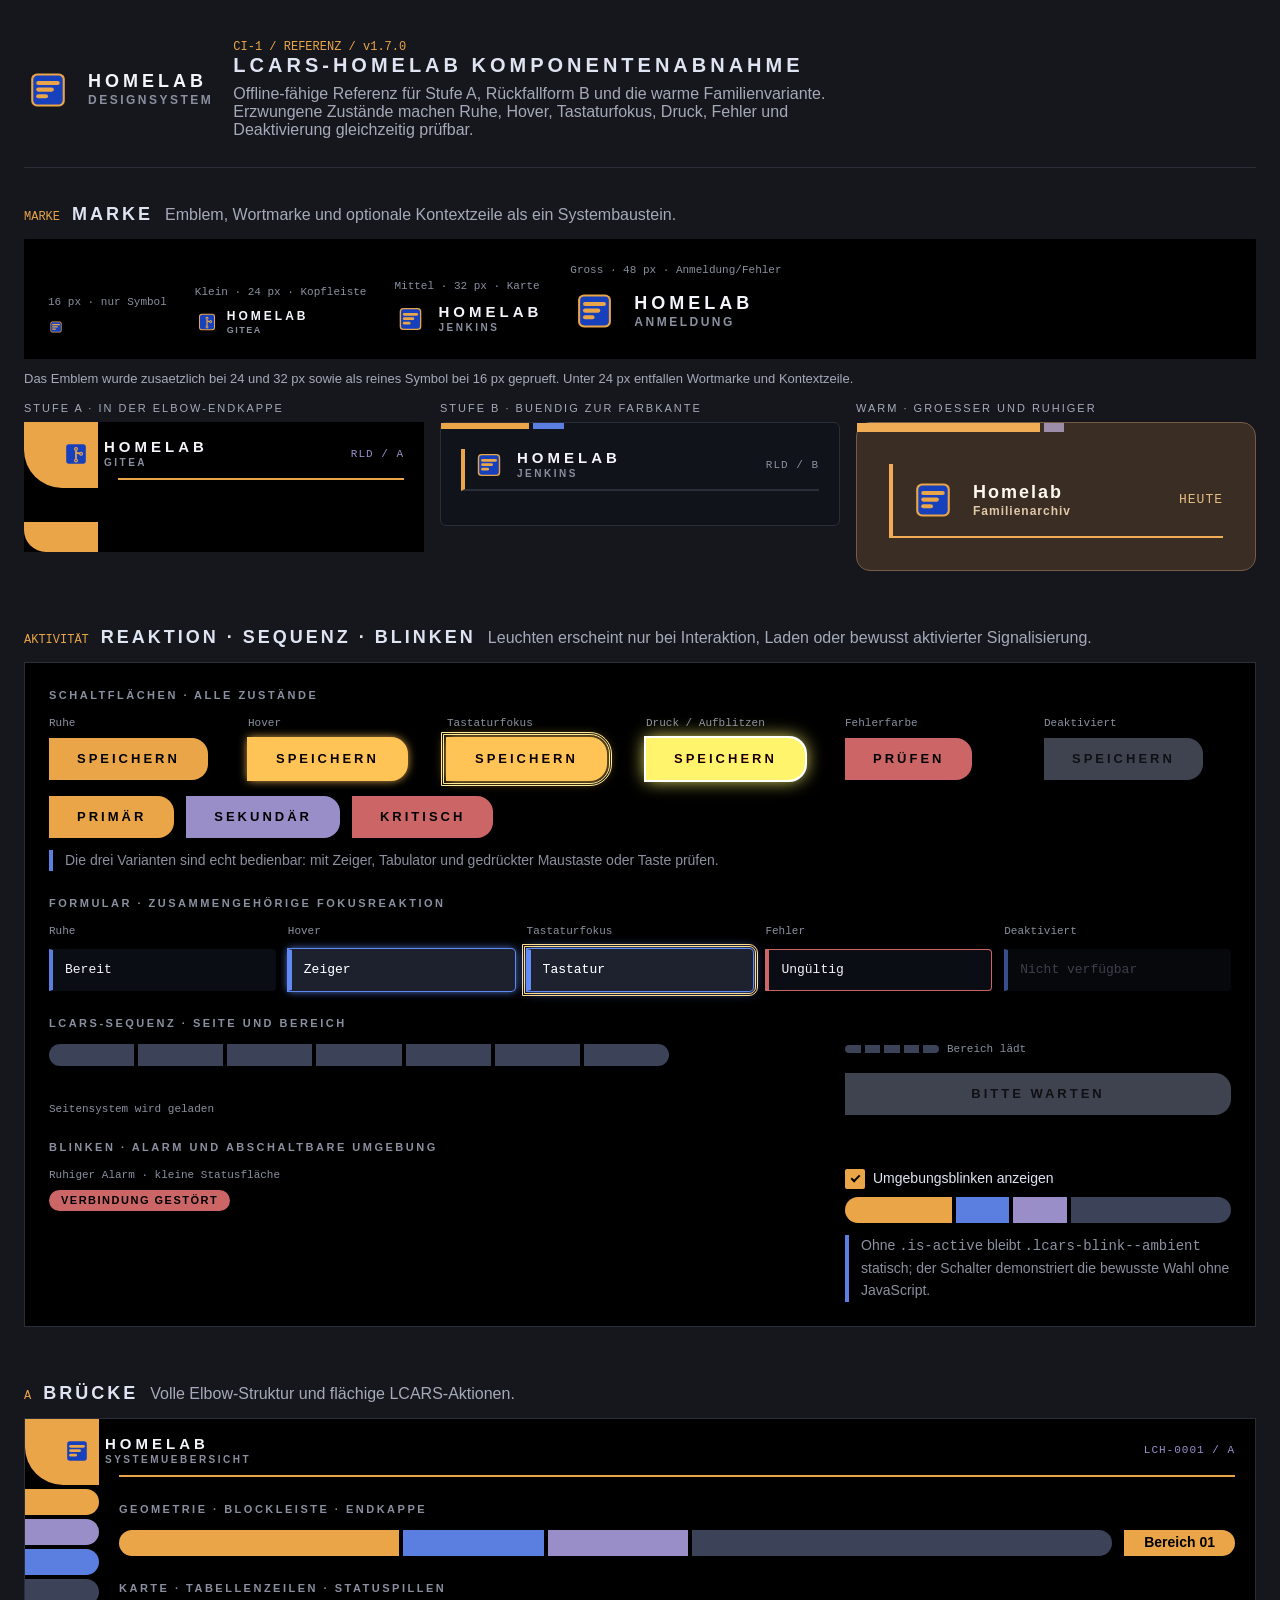
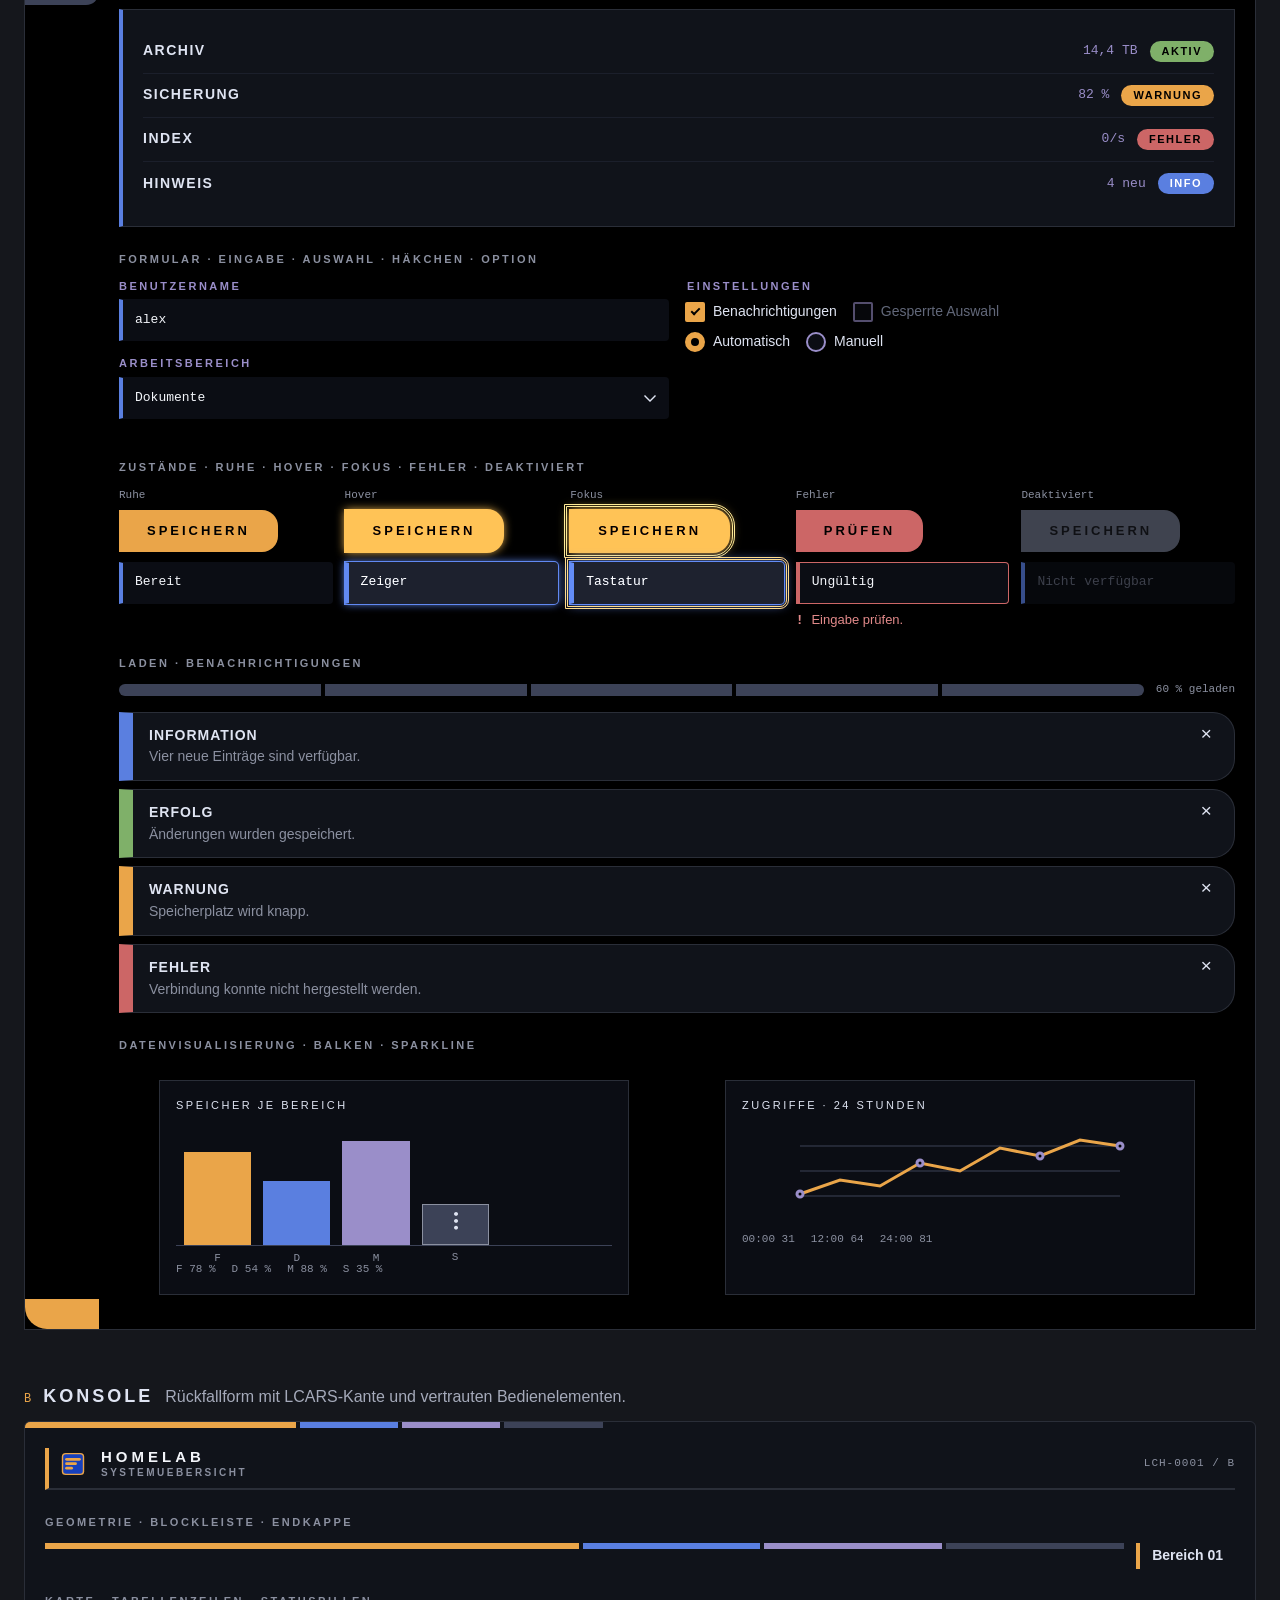
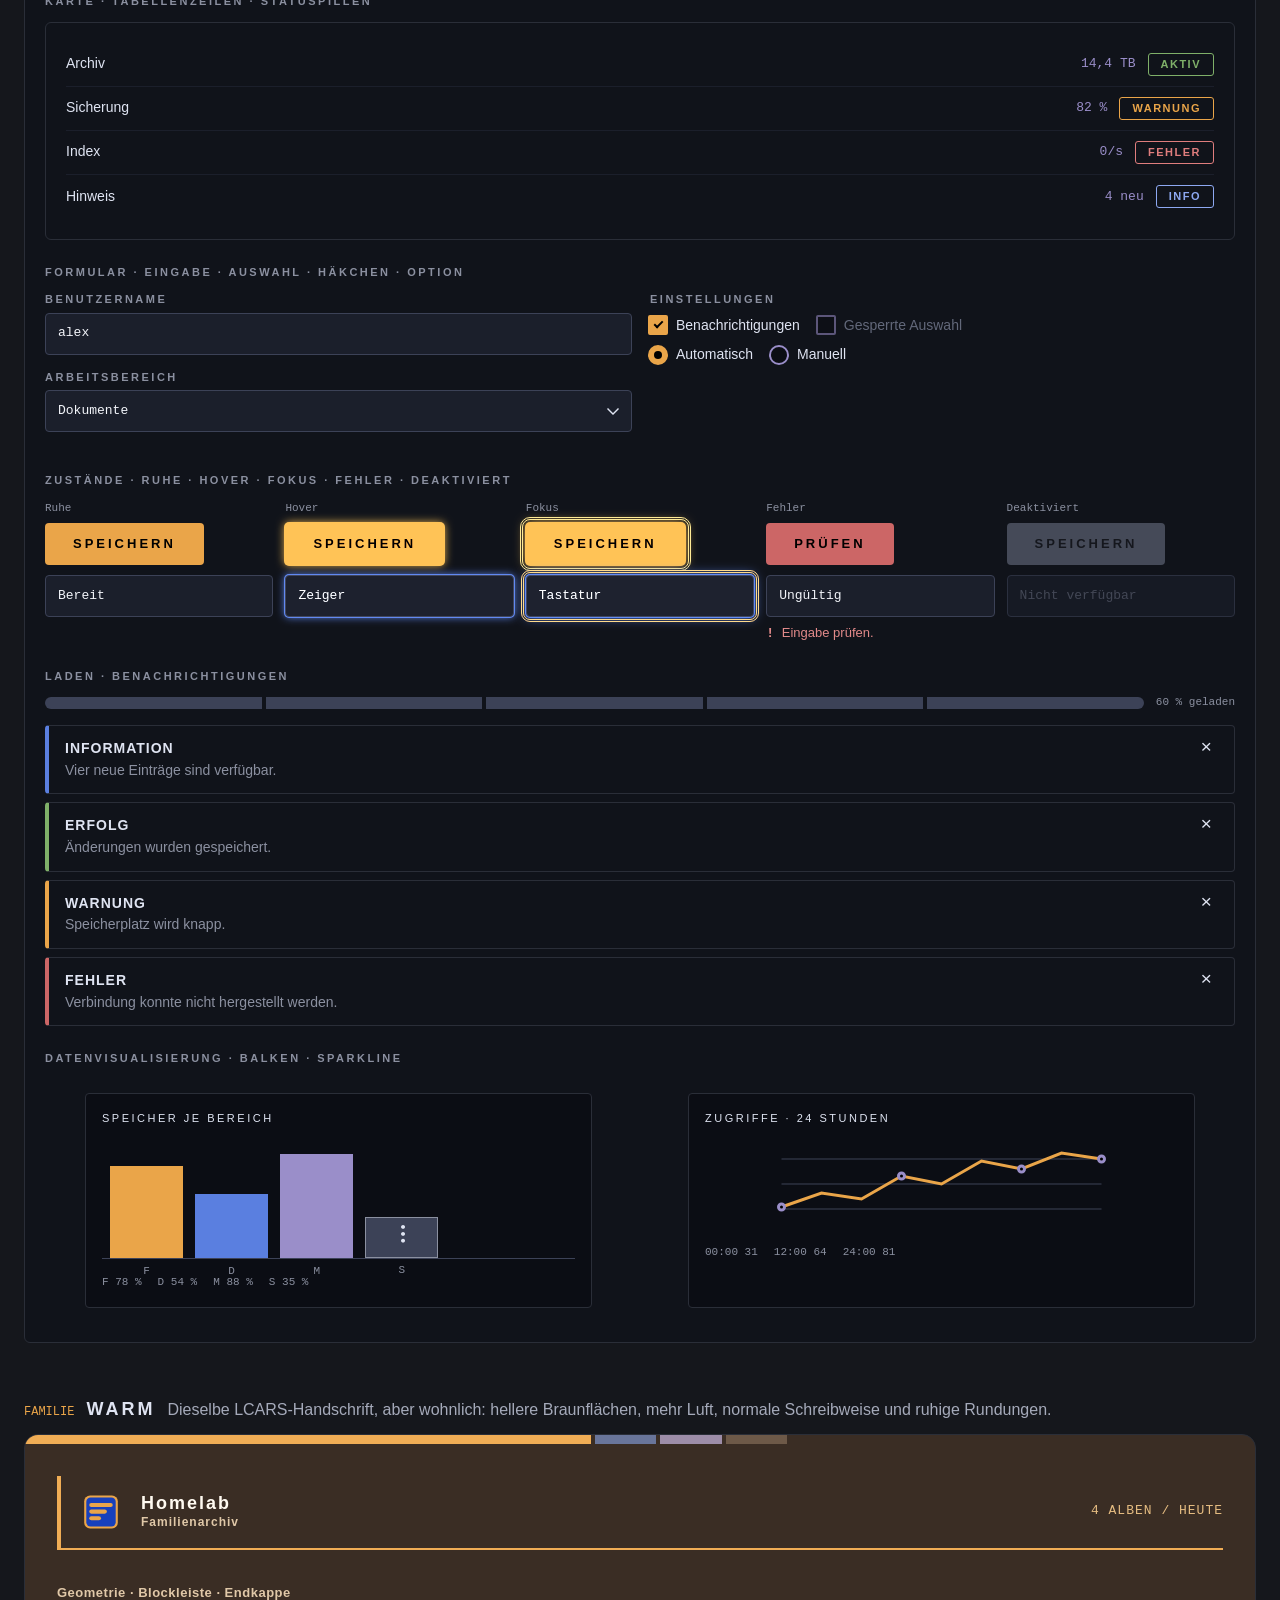
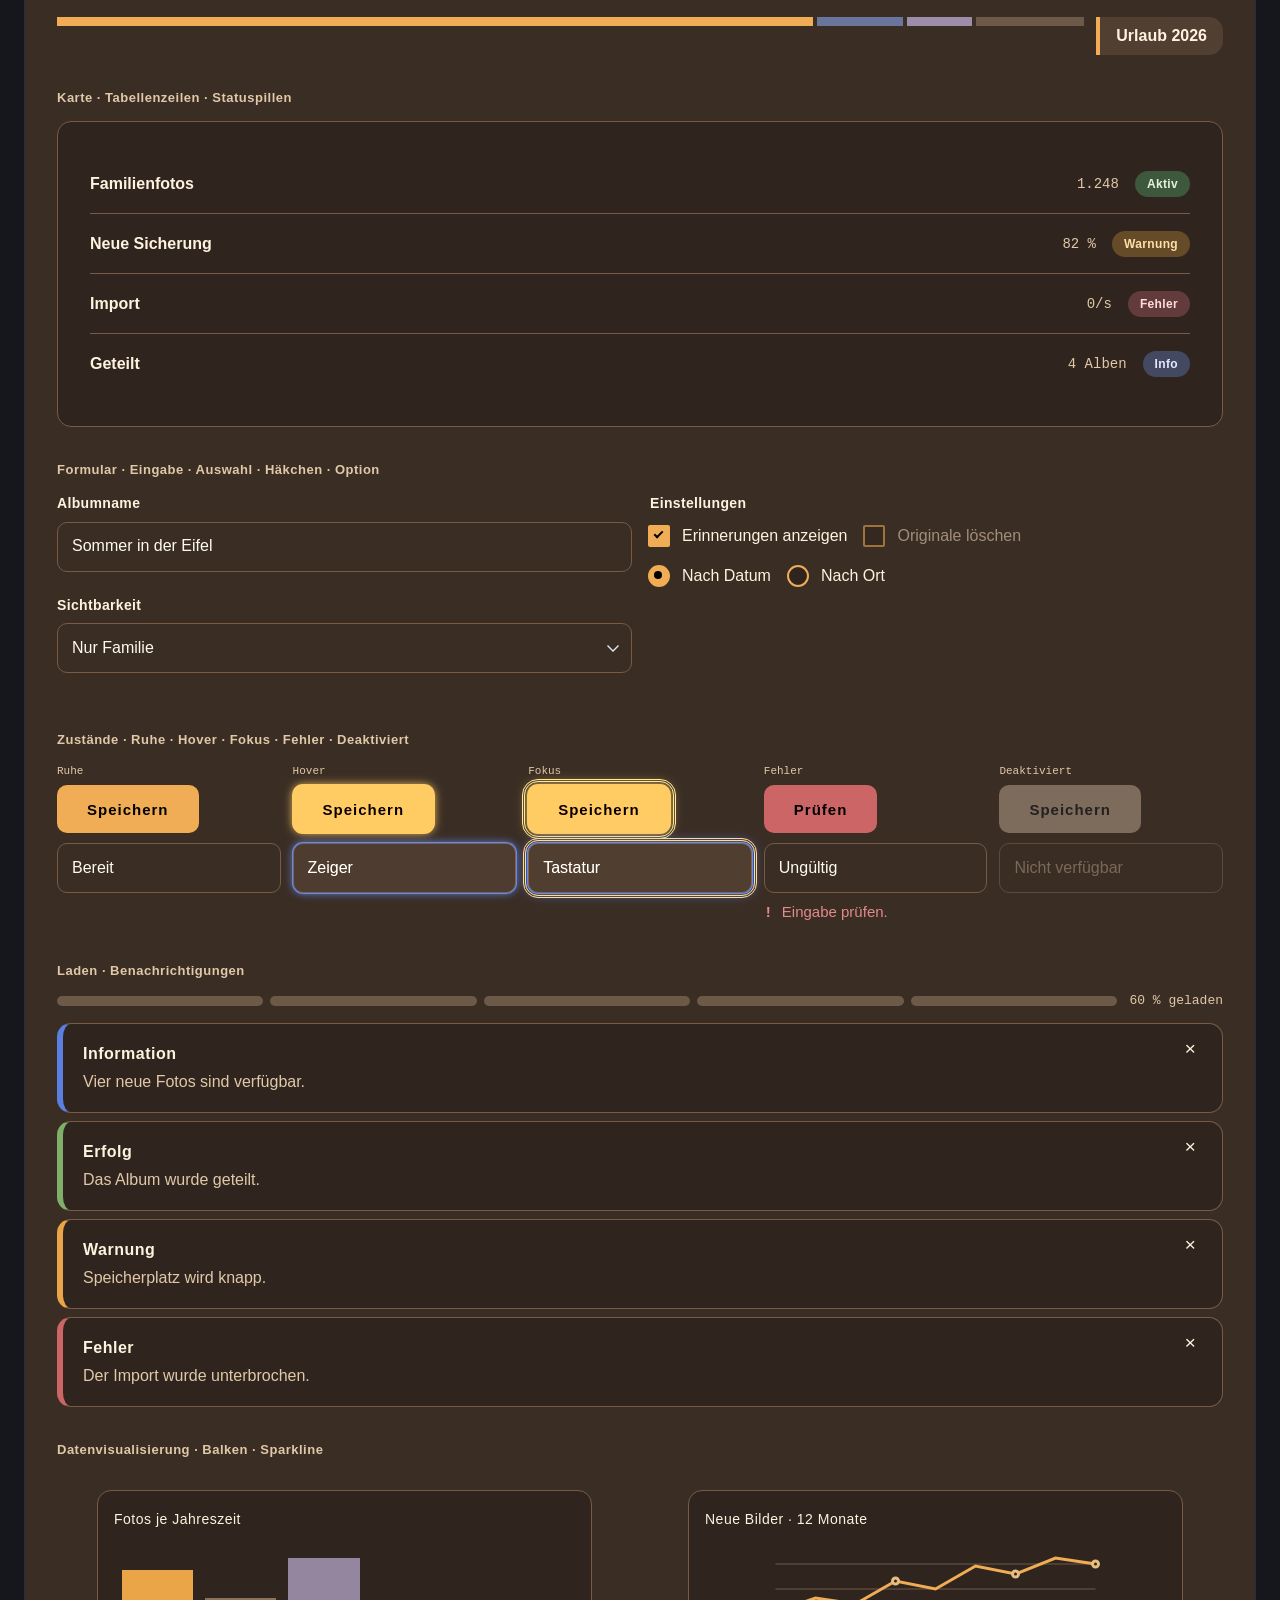
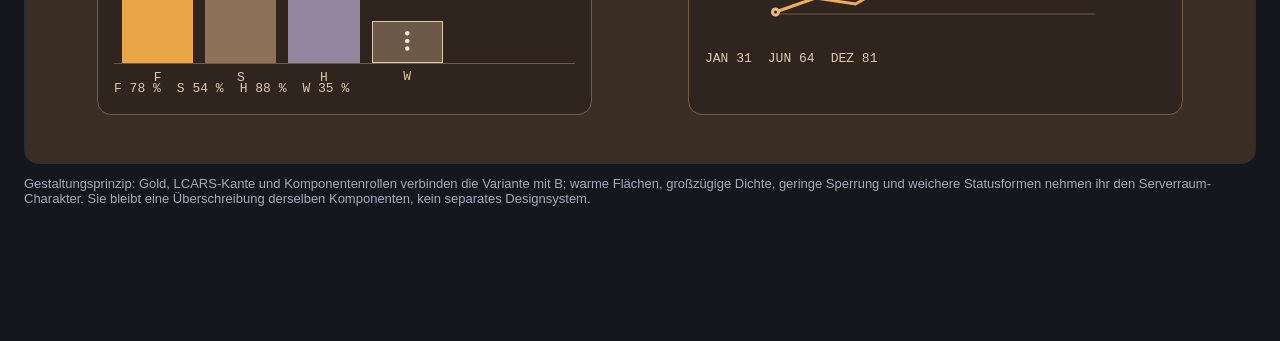
==== reference/index.html @ 1f216824 "Sync aus freuland/lcars-homelab-theme@fa8feb3cb2" ====
<!doctype html>
<html lang="de">
<head>
  <meta charset="utf-8">
  <meta name="viewport" content="width=device-width, initial-scale=1">
  <title>LCARS-Homelab — Komponentenabnahme v1.7.0</title>
  <link rel="icon" href="../assets/favicon/favicon.svg" type="image/svg+xml">
  <link rel="stylesheet" href="../css/brand.css">
  <style>
    * { box-sizing: border-box; }
    html { background: #15171c; color: #dfe4f2; font-family: "Exo 2", "Segoe UI", Arial, sans-serif; }
    body { margin: 0; }
    .page { margin: 0 auto; max-width: 1280px; padding: 40px 24px 80px; }
    .page-head { align-items: center; border-bottom: 1px solid #2a2e38; display: flex; gap: 20px; margin-bottom: 36px; padding-bottom: 28px; }
    .page-head h1 { font-size: 1.25rem; letter-spacing: 4px; margin: 0 0 8px; text-transform: uppercase; }
    .page-head p { color: #a5aaba; margin: 0; max-width: 72ch; }
    .page-code { color: #eaa549; font-family: "JetBrains Mono", Consolas, monospace; font-size: 0.75rem; }
    .variant { margin: 0 0 56px; }
    .variant-intro { align-items: baseline; display: flex; flex-wrap: wrap; gap: 12px; margin-bottom: 14px; }
    .variant-intro h2 { font-size: 1.125rem; letter-spacing: 3px; margin: 0; text-transform: uppercase; }
    .variant-intro p { color: #a5aaba; margin: 0; }
    .demo { border: 1px solid #2a2e38; overflow: hidden; }
    .demo-grid { display: grid; gap: 16px; grid-template-columns: repeat(2, minmax(0, 1fr)); }
    .demo-section { margin-top: 24px; }
    .demo-section:first-child { margin-top: 0; }
    .demo-section > h3 { color: var(--rl-text-gedaempft); font-size: 0.6875rem; letter-spacing: 2.5px; margin: 0 0 12px; text-transform: uppercase; }
    .geometry-grid { display: grid; gap: 12px; grid-template-columns: minmax(0, 1fr) auto; }
    .state-grid { display: grid; gap: 12px; grid-template-columns: repeat(auto-fit, minmax(120px, 1fr)); }
    .state-sample { min-width: 0; }
    .state-sample .lcars-input { display: block; margin-top: 10px; }
    .state-label { color: var(--rl-text-gedaempft); display: block; font: 400 0.6875rem/1.3 var(--rl-font-mono); margin-bottom: 7px; }
    .choice-set { border: 0; margin: 0; padding: 0; }
    .choice-set legend { margin-bottom: 8px; }
    .chart-grid { display: grid; gap: 16px; grid-template-columns: repeat(2, minmax(0, 1fr)); }
    .sr-note { color: #a5aaba; font-size: 0.8125rem; margin: 12px 0 0; }
    .lcars-family .demo-section { margin-top: 32px; }
    .lcars-family .demo-section > h3 { color: var(--rl-text-gedaempft); font-size: 0.8125rem; letter-spacing: 0.5px; text-transform: none; }
    .marke-sizes { align-items: end; display: flex; flex-wrap: wrap; gap: 28px; padding: 24px; }
    .marke-size { display: grid; gap: 10px; }
    .marke-size > code { color: var(--rl-text-gedaempft); font: 0.6875rem/1.3 var(--rl-font-mono); }
    .marke-previews { display: grid; gap: 16px; grid-template-columns: repeat(3, minmax(0, 1fr)); margin-top: 16px; }
    .brand-preview { min-width: 0; }
    .brand-preview .lcars-shell { min-height: 0; }
    .brand-preview .lcars-shell__body { min-height: 96px; }
    .brand-preview .lcars-header { margin-bottom: 0; }
    .brand-preview .lcars-elbow__fill { min-height: 26px; }
    .brand-preview-label { color: #a5aaba; display: block; font-size: 0.6875rem; letter-spacing: 2px; margin-bottom: 8px; text-transform: uppercase; }
    .acceptance-panel { padding: 24px; }
    .feedback-grid { display: grid; gap: 24px; grid-template-columns: minmax(0, 2fr) minmax(220px, 1fr); }
    .feedback-stack { display: grid; gap: 18px; }
    .ambient-preview { max-width: 620px; }
    .ambient-toggle:has(input:not(:checked)) ~ .ambient-preview .lcars-blink--ambient { animation: none; box-shadow: none; filter: none; }
    .acceptance-note { border-left: 4px solid var(--rl-blau); color: var(--rl-text-gedaempft); margin: 12px 0 0; padding-left: 12px; }
    @media (max-width: 900px) {
      .state-grid { grid-template-columns: repeat(2, minmax(0, 1fr)); }
      .demo-grid, .chart-grid, .marke-previews, .feedback-grid { grid-template-columns: 1fr; }
    }
    @media (max-width: 560px) {
      .page { padding: 24px 12px 48px; }
      .page-head { align-items: flex-start; flex-direction: column; }
      .state-grid { grid-template-columns: 1fr; }
    }
  </style>
</head>
<body>
<main class="page">
  <header class="page-head">
    <span class="rl-marke rl-marke--gross">
      <img class="rl-marke__symbol" src="../assets/emblem.svg" alt="">
      <span class="rl-marke__text"><span class="rl-marke__name">Homelab</span><span class="rl-marke__kontext">Designsystem</span></span>
    </span>
    <div>
      <div class="page-code">CI-1 / REFERENZ / v1.7.0</div>
      <h1>LCARS-Homelab Komponentenabnahme</h1>
      <p>Offline-fähige Referenz für Stufe A, Rückfallform B und die warme Familienvariante. Erzwungene Zustände machen Ruhe, Hover, Tastaturfokus, Druck, Fehler und Deaktivierung gleichzeitig prüfbar.</p>
    </div>
  </header>

  <section class="variant" aria-labelledby="marke-title">
    <div class="variant-intro"><span class="page-code">MARKE</span><h2 id="marke-title">Marke</h2><p>Emblem, Wortmarke und optionale Kontextzeile als ein Systembaustein.</p></div>
    <div class="lcars-a">
      <div class="marke-sizes">
        <div class="marke-size"><code>16 px · nur Symbol</code><span class="rl-marke rl-marke--symbol-16"><img class="rl-marke__symbol" src="../assets/emblem.svg" alt=""><span class="rl-marke__text"><span class="rl-marke__name">Homelab</span></span></span></div>
        <div class="marke-size"><code>Klein · 24 px · Kopfleiste</code><span class="rl-marke rl-marke--klein"><img class="rl-marke__symbol" src="../assets/emblem--gitea.svg" alt=""><span class="rl-marke__text"><span class="rl-marke__name">Homelab</span><span class="rl-marke__kontext">Gitea</span></span></span></div>
        <div class="marke-size"><code>Mittel · 32 px · Karte</code><span class="rl-marke rl-marke--mittel"><img class="rl-marke__symbol" src="../assets/emblem.svg" alt=""><span class="rl-marke__text"><span class="rl-marke__name">Homelab</span><span class="rl-marke__kontext">Jenkins</span></span></span></div>
        <div class="marke-size"><code>Gross · 48 px · Anmeldung/Fehler</code><span class="rl-marke rl-marke--gross"><img class="rl-marke__symbol" src="../assets/emblem.svg" alt=""><span class="rl-marke__text"><span class="rl-marke__name">Homelab</span><span class="rl-marke__kontext">Anmeldung</span></span></span></div>
      </div>
    </div>
    <p class="sr-note">Das Emblem wurde zusaetzlich bei 24 und 32 px sowie als reines Symbol bei 16 px geprueft. Unter 24 px entfallen Wortmarke und Kontextzeile.</p>
    <div class="marke-previews">
      <div><span class="brand-preview-label">Stufe A · in der Elbow-Endkappe</span><div class="brand-preview lcars-a"><div class="lcars-shell"><div class="lcars-elbow" aria-hidden="true"><div class="lcars-elbow__corner"></div><div class="lcars-elbow__fill"></div><div class="lcars-elbow__foot"></div></div><div class="lcars-shell__body"><div class="lcars-header lcars-header--marke"><span class="rl-marke rl-marke--mittel"><img class="rl-marke__symbol" src="../assets/emblem--gitea.svg" alt=""><span class="rl-marke__text"><span class="rl-marke__name">Homelab</span><span class="rl-marke__kontext">Gitea</span></span></span><span class="lcars-header__register">RLD / A</span></div></div></div></div></div>
      <div><span class="brand-preview-label">Stufe B · buendig zur Farbkante</span><div class="brand-preview lcars-b"><div class="lcars-shell"><div class="lcars-elbow" aria-hidden="true"><div class="lcars-elbow__corner"></div><div class="lcars-elbow__block lcars-elbow__block--blue"></div><div class="lcars-elbow__fill"></div></div><div class="lcars-shell__body"><div class="lcars-header lcars-header--marke"><span class="rl-marke rl-marke--mittel"><img class="rl-marke__symbol" src="../assets/emblem.svg" alt=""><span class="rl-marke__text"><span class="rl-marke__name">Homelab</span><span class="rl-marke__kontext">Jenkins</span></span></span><span class="lcars-header__register">RLD / B</span></div></div></div></div></div>
      <div><span class="brand-preview-label">Warm · groesser und ruhiger</span><div class="brand-preview lcars-b lcars-family"><div class="lcars-shell"><div class="lcars-elbow" aria-hidden="true"><div class="lcars-elbow__corner"></div><div class="lcars-elbow__block lcars-elbow__block--lavender"></div><div class="lcars-elbow__fill"></div></div><div class="lcars-shell__body"><div class="lcars-header lcars-header--marke"><span class="rl-marke rl-marke--gross"><img class="rl-marke__symbol" src="../assets/emblem.svg" alt=""><span class="rl-marke__text"><span class="rl-marke__name">Homelab</span><span class="rl-marke__kontext">Familienarchiv</span></span></span><span class="lcars-header__register">HEUTE</span></div></div></div></div></div>
    </div>
  </section>

  <section class="variant" aria-labelledby="interaction-title">
    <div class="variant-intro"><span class="page-code">AKTIVITÄT</span><h2 id="interaction-title">Reaktion · Sequenz · Blinken</h2><p>Leuchten erscheint nur bei Interaktion, Laden oder bewusst aktivierter Signalisierung.</p></div>
    <div class="demo lcars-a">
      <div class="acceptance-panel">
        <section class="demo-section" aria-labelledby="button-states"><h3 id="button-states">Schaltflächen · alle Zustände</h3>
          <div class="state-grid">
            <div class="state-sample"><span class="state-label">Ruhe</span><button class="lcars-button" type="button">Speichern</button></div>
            <div class="state-sample"><span class="state-label">Hover</span><button class="lcars-button is-hover" type="button">Speichern</button></div>
            <div class="state-sample"><span class="state-label">Tastaturfokus</span><button class="lcars-button is-focus" type="button">Speichern</button></div>
            <div class="state-sample"><span class="state-label">Druck / Aufblitzen</span><button class="lcars-button is-active" type="button">Speichern</button></div>
            <div class="state-sample"><span class="state-label">Fehlerfarbe</span><button class="lcars-button is-error" type="button">Prüfen</button></div>
            <div class="state-sample"><span class="state-label">Deaktiviert</span><button class="lcars-button" type="button" disabled>Speichern</button></div>
          </div>
          <div class="lcars-actions" style="margin-top:16px"><button class="lcars-button" type="button">Primär</button><button class="lcars-button lcars-button--secondary" type="button">Sekundär</button><button class="lcars-button is-error" type="button">Kritisch</button></div>
          <p class="acceptance-note">Die drei Varianten sind echt bedienbar: mit Zeiger, Tabulator und gedrückter Maustaste oder Taste prüfen.</p>
        </section>
        <section class="demo-section" aria-labelledby="field-states"><h3 id="field-states">Formular · zusammengehörige Fokusreaktion</h3>
          <div class="state-grid"><div class="state-sample"><span class="state-label">Ruhe</span><input class="lcars-input" aria-label="Feld in Ruhe" value="Bereit"></div><div class="state-sample"><span class="state-label">Hover</span><input class="lcars-input is-hover" aria-label="Feld im Hoverzustand" value="Zeiger"></div><div class="state-sample"><span class="state-label">Tastaturfokus</span><input class="lcars-input is-focus" aria-label="Feld im Fokuszustand" value="Tastatur"></div><div class="state-sample"><span class="state-label">Fehler</span><input class="lcars-input is-error" aria-label="Fehlerhaftes Feld" aria-invalid="true" value="Ungültig"></div><div class="state-sample"><span class="state-label">Deaktiviert</span><input class="lcars-input" aria-label="Deaktiviertes Feld" value="Nicht verfügbar" disabled></div></div>
        </section>
        <section class="demo-section" aria-labelledby="loader-states"><h3 id="loader-states">LCARS-Sequenz · Seite und Bereich</h3>
          <div class="feedback-grid"><div class="lcars-loader lcars-loader--large" role="status"><div class="lcars-loader__track" aria-hidden="true"><span class="lcars-loader__segment"></span><span class="lcars-loader__segment"></span><span class="lcars-loader__segment"></span><span class="lcars-loader__segment"></span><span class="lcars-loader__segment"></span><span class="lcars-loader__segment"></span><span class="lcars-loader__segment"></span></div><span class="lcars-loader__label">Seitensystem wird geladen</span></div><div class="feedback-stack"><div class="lcars-loader lcars-loader--small" role="status"><div class="lcars-loader__track" aria-hidden="true"><span class="lcars-loader__segment"></span><span class="lcars-loader__segment"></span><span class="lcars-loader__segment"></span><span class="lcars-loader__segment"></span><span class="lcars-loader__segment"></span></div><span class="lcars-loader__label">Bereich lädt</span></div><button class="lcars-button lcars-button--secondary" type="button" disabled>Bitte warten</button></div></div>
        </section>
        <section class="demo-section" aria-labelledby="blink-states"><h3 id="blink-states">Blinken · Alarm und abschaltbare Umgebung</h3>
          <div class="feedback-grid"><div><span class="state-label">Ruhiger Alarm · kleine Statusfläche</span><span class="lcars-pill lcars-pill--error lcars-blink lcars-blink--alarm" role="alert">Verbindung gestört</span></div><div><label class="lcars-choice ambient-toggle"><input type="checkbox" checked><span>Umgebungsblinken anzeigen</span></label><div class="lcars-blockbar ambient-preview" aria-hidden="true"><span class="lcars-blockbar__segment lcars-blink lcars-blink--ambient is-active"></span><span class="lcars-blockbar__segment lcars-blink lcars-blink--ambient is-active"></span><span class="lcars-blockbar__segment lcars-blink lcars-blink--ambient is-active"></span><span class="lcars-blockbar__segment lcars-blink lcars-blink--ambient is-active"></span></div><p class="acceptance-note">Ohne <code>.is-active</code> bleibt <code>.lcars-blink--ambient</code> statisch; der Schalter demonstriert die bewusste Wahl ohne JavaScript.</p></div></div>
        </section>
      </div>
    </div>
  </section>

  <section class="variant" aria-labelledby="a-title">
    <div class="variant-intro"><span class="page-code">A</span><h2 id="a-title">Brücke</h2><p>Volle Elbow-Struktur und flächige LCARS-Aktionen.</p></div>
    <div class="demo lcars-a">
      <div class="lcars-shell">
        <div class="lcars-elbow" aria-hidden="true">
          <div class="lcars-elbow__corner"></div><div class="lcars-elbow__block lcars-elbow__block--gold"></div>
          <div class="lcars-elbow__block lcars-elbow__block--lavender"></div><div class="lcars-elbow__block lcars-elbow__block--blue"></div>
          <div class="lcars-elbow__block"></div><div class="lcars-elbow__fill"></div><div class="lcars-elbow__foot"></div>
        </div>
        <div class="lcars-shell__body">
          <div class="lcars-header lcars-header--marke"><span class="rl-marke rl-marke--mittel"><img class="rl-marke__symbol" src="../assets/emblem.svg" alt=""><span class="rl-marke__text"><span class="rl-marke__name">Homelab</span><span class="rl-marke__kontext">Systemuebersicht</span></span></span><span class="lcars-header__register">LCH-0001 / A</span></div>
          <section class="demo-section" aria-labelledby="a-geometry"><h3 id="a-geometry">Geometrie · Blockleiste · Endkappe</h3><div class="geometry-grid"><div class="lcars-blockbar" aria-hidden="true"><span class="lcars-blockbar__segment"></span><span class="lcars-blockbar__segment"></span><span class="lcars-blockbar__segment"></span><span class="lcars-blockbar__segment"></span></div><span class="lcars-endcap">Bereich 01</span></div></section>
          <section class="demo-section" aria-labelledby="a-data"><h3 id="a-data">Karte · Tabellenzeilen · Statuspillen</h3><div class="lcars-card"><div class="lcars-row"><span class="lcars-row__name">Archiv</span><span class="lcars-row__value">14,4 TB</span><span class="lcars-pill lcars-pill--success">Aktiv</span></div><div class="lcars-row"><span class="lcars-row__name">Sicherung</span><span class="lcars-row__value">82 %</span><span class="lcars-pill lcars-pill--warning">Warnung</span></div><div class="lcars-row"><span class="lcars-row__name">Index</span><span class="lcars-row__value">0/s</span><span class="lcars-pill lcars-pill--error">Fehler</span></div><div class="lcars-row"><span class="lcars-row__name">Hinweis</span><span class="lcars-row__value">4 neu</span><span class="lcars-pill lcars-pill--info">Info</span></div></div></section>
          <section class="demo-section" aria-labelledby="a-form"><h3 id="a-form">Formular · Eingabe · Auswahl · Häkchen · Option</h3><div class="demo-grid"><div><div class="lcars-field"><label class="lcars-label" for="a-name">Benutzername</label><input class="lcars-input" id="a-name" value="alex" autocomplete="username"></div><div class="lcars-field"><label class="lcars-label" for="a-area">Arbeitsbereich</label><select class="lcars-select" id="a-area"><option>Dokumente</option><option>Fotos</option></select></div></div><fieldset class="choice-set"><legend class="lcars-label">Einstellungen</legend><label class="lcars-choice"><input type="checkbox" checked><span>Benachrichtigungen</span></label><label class="lcars-choice"><input type="checkbox" disabled><span>Gesperrte Auswahl</span></label><br><label class="lcars-choice"><input type="radio" name="a-mode" checked><span>Automatisch</span></label><label class="lcars-choice"><input type="radio" name="a-mode"><span>Manuell</span></label></fieldset></div></section>
          <section class="demo-section" aria-labelledby="a-states"><h3 id="a-states">Zustände · Ruhe · Hover · Fokus · Fehler · Deaktiviert</h3><div class="state-grid"><div class="state-sample"><span class="state-label">Ruhe</span><button class="lcars-button" type="button">Speichern</button><input class="lcars-input" aria-label="Eingabe in Ruhe" value="Bereit"></div><div class="state-sample"><span class="state-label">Hover</span><button class="lcars-button is-hover" type="button">Speichern</button><input class="lcars-input is-hover" aria-label="Eingabe im Hoverzustand" value="Zeiger"></div><div class="state-sample"><span class="state-label">Fokus</span><button class="lcars-button is-focus" type="button">Speichern</button><input class="lcars-input is-focus" aria-label="Eingabe im Fokuszustand" value="Tastatur"></div><div class="state-sample"><span class="state-label">Fehler</span><button class="lcars-button is-error" type="button">Prüfen</button><input class="lcars-input is-error" aria-label="Fehlerhafte Eingabe" aria-invalid="true" aria-describedby="a-error" value="Ungültig"><span class="lcars-error" id="a-error">Eingabe prüfen.</span></div><div class="state-sample"><span class="state-label">Deaktiviert</span><button class="lcars-button" type="button" disabled>Speichern</button><input class="lcars-input" aria-label="Deaktivierte Eingabe" value="Nicht verfügbar" disabled></div></div></section>
          <section class="demo-section" aria-labelledby="a-feedback"><h3 id="a-feedback">Laden · Benachrichtigungen</h3><div class="lcars-loader" role="status"><div class="lcars-loader__track" aria-hidden="true"><span class="lcars-loader__segment"></span><span class="lcars-loader__segment"></span><span class="lcars-loader__segment"></span><span class="lcars-loader__segment"></span><span class="lcars-loader__segment"></span></div><span class="lcars-loader__label">60 % geladen</span></div><div style="margin-top:16px"><div class="lcars-toast" role="status"><div><div class="lcars-toast__title">Information</div><div class="lcars-toast__text">Vier neue Einträge sind verfügbar.</div></div><button class="lcars-toast__close" type="button" aria-label="Benachrichtigung schließen">×</button></div><div class="lcars-toast lcars-toast--success" role="status"><div><div class="lcars-toast__title">Erfolg</div><div class="lcars-toast__text">Änderungen wurden gespeichert.</div></div><button class="lcars-toast__close" type="button" aria-label="Benachrichtigung schließen">×</button></div><div class="lcars-toast lcars-toast--warning" role="status"><div><div class="lcars-toast__title">Warnung</div><div class="lcars-toast__text">Speicherplatz wird knapp.</div></div><button class="lcars-toast__close" type="button" aria-label="Benachrichtigung schließen">×</button></div><div class="lcars-toast lcars-toast--error" role="alert"><div><div class="lcars-toast__title">Fehler</div><div class="lcars-toast__text">Verbindung konnte nicht hergestellt werden.</div></div><button class="lcars-toast__close" type="button" aria-label="Benachrichtigung schließen">×</button></div></div></section>
          <section class="demo-section" aria-labelledby="a-chart"><h3 id="a-chart">Datenvisualisierung · Balken · Sparkline</h3><div class="chart-grid"><figure class="lcars-chart"><figcaption class="lcars-chart__title">Speicher je Bereich</figcaption><div class="lcars-bars" role="img" aria-label="Balkendiagramm: Fotos 78, Dokumente 54, Medien 88, Sonstiges 35 Prozent"><span class="lcars-bars__bar" data-label="F" style="height:78%"></span><span class="lcars-bars__bar" data-label="D" style="height:54%"></span><span class="lcars-bars__bar" data-label="M" style="height:88%"></span><span class="lcars-bars__bar" data-label="S" style="height:35%"></span></div><div class="lcars-chart__legend"><span>F 78 %</span><span>D 54 %</span><span>M 88 %</span><span>S 35 %</span></div></figure><figure class="lcars-chart"><figcaption class="lcars-chart__title">Zugriffe · 24 Stunden</figcaption><svg class="lcars-sparkline" viewBox="0 0 320 90" role="img" aria-label="Zugriffe steigen mit zwei kurzen Rückgängen"><path class="lcars-sparkline__grid" d="M0 20H320M0 45H320M0 70H320"></path><polyline class="lcars-sparkline__line" points="0,68 40,54 80,60 120,37 160,45 200,22 240,30 280,14 320,20"></polyline><g class="lcars-sparkline__point"><circle cx="0" cy="68" r="3"></circle><circle cx="120" cy="37" r="3"></circle><circle cx="240" cy="30" r="3"></circle><circle cx="320" cy="20" r="3"></circle></g></svg><div class="lcars-chart__legend"><span>00:00 31</span><span>12:00 64</span><span>24:00 81</span></div></figure></div></section>
        </div>
      </div>
    </div>
  </section>

  <section class="variant" aria-labelledby="b-title">
    <div class="variant-intro"><span class="page-code">B</span><h2 id="b-title">Konsole</h2><p>Rückfallform mit LCARS-Kante und vertrauten Bedienelementen.</p></div>
    <div class="demo lcars-b">
      <div class="lcars-shell"><div class="lcars-elbow" aria-hidden="true"><div class="lcars-elbow__corner"></div><div class="lcars-elbow__block lcars-elbow__block--blue"></div><div class="lcars-elbow__block lcars-elbow__block--lavender"></div><div class="lcars-elbow__block"></div><div class="lcars-elbow__fill"></div></div><div class="lcars-shell__body">
        <div class="lcars-header lcars-header--marke"><span class="rl-marke rl-marke--mittel"><img class="rl-marke__symbol" src="../assets/emblem.svg" alt=""><span class="rl-marke__text"><span class="rl-marke__name">Homelab</span><span class="rl-marke__kontext">Systemuebersicht</span></span></span><span class="lcars-header__register">LCH-0001 / B</span></div>
        <section class="demo-section"><h3>Geometrie · Blockleiste · Endkappe</h3><div class="geometry-grid"><div class="lcars-blockbar" aria-hidden="true"><span class="lcars-blockbar__segment"></span><span class="lcars-blockbar__segment"></span><span class="lcars-blockbar__segment"></span><span class="lcars-blockbar__segment"></span></div><span class="lcars-endcap">Bereich 01</span></div></section>
        <section class="demo-section"><h3>Karte · Tabellenzeilen · Statuspillen</h3><div class="lcars-card"><div class="lcars-row"><span class="lcars-row__name">Archiv</span><span class="lcars-row__value">14,4 TB</span><span class="lcars-pill lcars-pill--success">Aktiv</span></div><div class="lcars-row"><span class="lcars-row__name">Sicherung</span><span class="lcars-row__value">82 %</span><span class="lcars-pill lcars-pill--warning">Warnung</span></div><div class="lcars-row"><span class="lcars-row__name">Index</span><span class="lcars-row__value">0/s</span><span class="lcars-pill lcars-pill--error">Fehler</span></div><div class="lcars-row"><span class="lcars-row__name">Hinweis</span><span class="lcars-row__value">4 neu</span><span class="lcars-pill lcars-pill--info">Info</span></div></div></section>
        <section class="demo-section"><h3>Formular · Eingabe · Auswahl · Häkchen · Option</h3><div class="demo-grid"><div><div class="lcars-field"><label class="lcars-label" for="b-name">Benutzername</label><input class="lcars-input" id="b-name" value="alex"></div><div class="lcars-field"><label class="lcars-label" for="b-area">Arbeitsbereich</label><select class="lcars-select" id="b-area"><option>Dokumente</option><option>Fotos</option></select></div></div><fieldset class="choice-set"><legend class="lcars-label">Einstellungen</legend><label class="lcars-choice"><input type="checkbox" checked><span>Benachrichtigungen</span></label><label class="lcars-choice"><input type="checkbox" disabled><span>Gesperrte Auswahl</span></label><br><label class="lcars-choice"><input type="radio" name="b-mode" checked><span>Automatisch</span></label><label class="lcars-choice"><input type="radio" name="b-mode"><span>Manuell</span></label></fieldset></div></section>
        <section class="demo-section"><h3>Zustände · Ruhe · Hover · Fokus · Fehler · Deaktiviert</h3><div class="state-grid"><div class="state-sample"><span class="state-label">Ruhe</span><button class="lcars-button" type="button">Speichern</button><input class="lcars-input" aria-label="Eingabe in Ruhe" value="Bereit"></div><div class="state-sample"><span class="state-label">Hover</span><button class="lcars-button is-hover" type="button">Speichern</button><input class="lcars-input is-hover" aria-label="Eingabe im Hoverzustand" value="Zeiger"></div><div class="state-sample"><span class="state-label">Fokus</span><button class="lcars-button is-focus" type="button">Speichern</button><input class="lcars-input is-focus" aria-label="Eingabe im Fokuszustand" value="Tastatur"></div><div class="state-sample"><span class="state-label">Fehler</span><button class="lcars-button is-error" type="button">Prüfen</button><input class="lcars-input is-error" aria-label="Fehlerhafte Eingabe" aria-invalid="true" aria-describedby="b-error" value="Ungültig"><span class="lcars-error" id="b-error">Eingabe prüfen.</span></div><div class="state-sample"><span class="state-label">Deaktiviert</span><button class="lcars-button" type="button" disabled>Speichern</button><input class="lcars-input" aria-label="Deaktivierte Eingabe" value="Nicht verfügbar" disabled></div></div></section>
        <section class="demo-section"><h3>Laden · Benachrichtigungen</h3><div class="lcars-loader" role="status"><div class="lcars-loader__track" aria-hidden="true"><span class="lcars-loader__segment"></span><span class="lcars-loader__segment"></span><span class="lcars-loader__segment"></span><span class="lcars-loader__segment"></span><span class="lcars-loader__segment"></span></div><span class="lcars-loader__label">60 % geladen</span></div><div style="margin-top:16px"><div class="lcars-toast" role="status"><div><div class="lcars-toast__title">Information</div><div class="lcars-toast__text">Vier neue Einträge sind verfügbar.</div></div><button class="lcars-toast__close" type="button" aria-label="Benachrichtigung schließen">×</button></div><div class="lcars-toast lcars-toast--success" role="status"><div><div class="lcars-toast__title">Erfolg</div><div class="lcars-toast__text">Änderungen wurden gespeichert.</div></div><button class="lcars-toast__close" type="button" aria-label="Benachrichtigung schließen">×</button></div><div class="lcars-toast lcars-toast--warning" role="status"><div><div class="lcars-toast__title">Warnung</div><div class="lcars-toast__text">Speicherplatz wird knapp.</div></div><button class="lcars-toast__close" type="button" aria-label="Benachrichtigung schließen">×</button></div><div class="lcars-toast lcars-toast--error" role="alert"><div><div class="lcars-toast__title">Fehler</div><div class="lcars-toast__text">Verbindung konnte nicht hergestellt werden.</div></div><button class="lcars-toast__close" type="button" aria-label="Benachrichtigung schließen">×</button></div></div></section>
        <section class="demo-section"><h3>Datenvisualisierung · Balken · Sparkline</h3><div class="chart-grid"><figure class="lcars-chart"><figcaption class="lcars-chart__title">Speicher je Bereich</figcaption><div class="lcars-bars" role="img" aria-label="Balkendiagramm: Fotos 78, Dokumente 54, Medien 88, Sonstiges 35 Prozent"><span class="lcars-bars__bar" data-label="F" style="height:78%"></span><span class="lcars-bars__bar" data-label="D" style="height:54%"></span><span class="lcars-bars__bar" data-label="M" style="height:88%"></span><span class="lcars-bars__bar" data-label="S" style="height:35%"></span></div><div class="lcars-chart__legend"><span>F 78 %</span><span>D 54 %</span><span>M 88 %</span><span>S 35 %</span></div></figure><figure class="lcars-chart"><figcaption class="lcars-chart__title">Zugriffe · 24 Stunden</figcaption><svg class="lcars-sparkline" viewBox="0 0 320 90" role="img" aria-label="Zugriffe steigen mit zwei kurzen Rückgängen"><path class="lcars-sparkline__grid" d="M0 20H320M0 45H320M0 70H320"></path><polyline class="lcars-sparkline__line" points="0,68 40,54 80,60 120,37 160,45 200,22 240,30 280,14 320,20"></polyline><g class="lcars-sparkline__point"><circle cx="0" cy="68" r="3"></circle><circle cx="120" cy="37" r="3"></circle><circle cx="240" cy="30" r="3"></circle><circle cx="320" cy="20" r="3"></circle></g></svg><div class="lcars-chart__legend"><span>00:00 31</span><span>12:00 64</span><span>24:00 81</span></div></figure></div></section>
      </div></div>
    </div>
  </section>

  <section class="variant" aria-labelledby="f-title">
    <div class="variant-intro"><span class="page-code">FAMILIE</span><h2 id="f-title">Warm</h2><p>Dieselbe LCARS-Handschrift, aber wohnlich: hellere Braunflächen, mehr Luft, normale Schreibweise und ruhige Rundungen.</p></div>
    <div class="demo lcars-b lcars-family">
      <div class="lcars-shell"><div class="lcars-elbow" aria-hidden="true"><div class="lcars-elbow__corner"></div><div class="lcars-elbow__block lcars-elbow__block--blue"></div><div class="lcars-elbow__block lcars-elbow__block--lavender"></div><div class="lcars-elbow__block"></div><div class="lcars-elbow__fill"></div></div><div class="lcars-shell__body">
        <div class="lcars-header lcars-header--marke"><span class="rl-marke rl-marke--gross"><img class="rl-marke__symbol" src="../assets/emblem.svg" alt=""><span class="rl-marke__text"><span class="rl-marke__name">Homelab</span><span class="rl-marke__kontext">Familienarchiv</span></span></span><span class="lcars-header__register">4 ALBEN / HEUTE</span></div>
        <section class="demo-section"><h3>Geometrie · Blockleiste · Endkappe</h3><div class="geometry-grid"><div class="lcars-blockbar" aria-hidden="true"><span class="lcars-blockbar__segment"></span><span class="lcars-blockbar__segment"></span><span class="lcars-blockbar__segment"></span><span class="lcars-blockbar__segment"></span></div><span class="lcars-endcap">Urlaub 2026</span></div></section>
        <section class="demo-section"><h3>Karte · Tabellenzeilen · Statuspillen</h3><div class="lcars-card"><div class="lcars-row"><span class="lcars-row__name">Familienfotos</span><span class="lcars-row__value">1.248</span><span class="lcars-pill lcars-pill--success">Aktiv</span></div><div class="lcars-row"><span class="lcars-row__name">Neue Sicherung</span><span class="lcars-row__value">82 %</span><span class="lcars-pill lcars-pill--warning">Warnung</span></div><div class="lcars-row"><span class="lcars-row__name">Import</span><span class="lcars-row__value">0/s</span><span class="lcars-pill lcars-pill--error">Fehler</span></div><div class="lcars-row"><span class="lcars-row__name">Geteilt</span><span class="lcars-row__value">4 Alben</span><span class="lcars-pill lcars-pill--info">Info</span></div></div></section>
        <section class="demo-section"><h3>Formular · Eingabe · Auswahl · Häkchen · Option</h3><div class="demo-grid"><div><div class="lcars-field"><label class="lcars-label" for="f-name">Albumname</label><input class="lcars-input" id="f-name" value="Sommer in der Eifel"></div><div class="lcars-field"><label class="lcars-label" for="f-area">Sichtbarkeit</label><select class="lcars-select" id="f-area"><option>Nur Familie</option><option>Alle mit Link</option></select></div></div><fieldset class="choice-set"><legend class="lcars-label">Einstellungen</legend><label class="lcars-choice"><input type="checkbox" checked><span>Erinnerungen anzeigen</span></label><label class="lcars-choice"><input type="checkbox" disabled><span>Originale löschen</span></label><br><label class="lcars-choice"><input type="radio" name="f-mode" checked><span>Nach Datum</span></label><label class="lcars-choice"><input type="radio" name="f-mode"><span>Nach Ort</span></label></fieldset></div></section>
        <section class="demo-section"><h3>Zustände · Ruhe · Hover · Fokus · Fehler · Deaktiviert</h3><div class="state-grid"><div class="state-sample"><span class="state-label">Ruhe</span><button class="lcars-button" type="button">Speichern</button><input class="lcars-input" aria-label="Eingabe in Ruhe" value="Bereit"></div><div class="state-sample"><span class="state-label">Hover</span><button class="lcars-button is-hover" type="button">Speichern</button><input class="lcars-input is-hover" aria-label="Eingabe im Hoverzustand" value="Zeiger"></div><div class="state-sample"><span class="state-label">Fokus</span><button class="lcars-button is-focus" type="button">Speichern</button><input class="lcars-input is-focus" aria-label="Eingabe im Fokuszustand" value="Tastatur"></div><div class="state-sample"><span class="state-label">Fehler</span><button class="lcars-button is-error" type="button">Prüfen</button><input class="lcars-input is-error" aria-label="Fehlerhafte Eingabe" aria-invalid="true" aria-describedby="f-error" value="Ungültig"><span class="lcars-error" id="f-error">Eingabe prüfen.</span></div><div class="state-sample"><span class="state-label">Deaktiviert</span><button class="lcars-button" type="button" disabled>Speichern</button><input class="lcars-input" aria-label="Deaktivierte Eingabe" value="Nicht verfügbar" disabled></div></div></section>
        <section class="demo-section"><h3>Laden · Benachrichtigungen</h3><div class="lcars-loader" role="status"><div class="lcars-loader__track" aria-hidden="true"><span class="lcars-loader__segment"></span><span class="lcars-loader__segment"></span><span class="lcars-loader__segment"></span><span class="lcars-loader__segment"></span><span class="lcars-loader__segment"></span></div><span class="lcars-loader__label">60 % geladen</span></div><div style="margin-top:16px"><div class="lcars-toast" role="status"><div><div class="lcars-toast__title">Information</div><div class="lcars-toast__text">Vier neue Fotos sind verfügbar.</div></div><button class="lcars-toast__close" type="button" aria-label="Benachrichtigung schließen">×</button></div><div class="lcars-toast lcars-toast--success" role="status"><div><div class="lcars-toast__title">Erfolg</div><div class="lcars-toast__text">Das Album wurde geteilt.</div></div><button class="lcars-toast__close" type="button" aria-label="Benachrichtigung schließen">×</button></div><div class="lcars-toast lcars-toast--warning" role="status"><div><div class="lcars-toast__title">Warnung</div><div class="lcars-toast__text">Speicherplatz wird knapp.</div></div><button class="lcars-toast__close" type="button" aria-label="Benachrichtigung schließen">×</button></div><div class="lcars-toast lcars-toast--error" role="alert"><div><div class="lcars-toast__title">Fehler</div><div class="lcars-toast__text">Der Import wurde unterbrochen.</div></div><button class="lcars-toast__close" type="button" aria-label="Benachrichtigung schließen">×</button></div></div></section>
        <section class="demo-section"><h3>Datenvisualisierung · Balken · Sparkline</h3><div class="chart-grid"><figure class="lcars-chart"><figcaption class="lcars-chart__title">Fotos je Jahreszeit</figcaption><div class="lcars-bars" role="img" aria-label="Balkendiagramm: Frühling 78, Sommer 54, Herbst 88, Winter 35 Prozent"><span class="lcars-bars__bar" data-label="F" style="height:78%"></span><span class="lcars-bars__bar" data-label="S" style="height:54%"></span><span class="lcars-bars__bar" data-label="H" style="height:88%"></span><span class="lcars-bars__bar" data-label="W" style="height:35%"></span></div><div class="lcars-chart__legend"><span>F 78 %</span><span>S 54 %</span><span>H 88 %</span><span>W 35 %</span></div></figure><figure class="lcars-chart"><figcaption class="lcars-chart__title">Neue Bilder · 12 Monate</figcaption><svg class="lcars-sparkline" viewBox="0 0 320 90" role="img" aria-label="Neue Bilder steigen im Jahresverlauf"><path class="lcars-sparkline__grid" d="M0 20H320M0 45H320M0 70H320"></path><polyline class="lcars-sparkline__line" points="0,68 40,54 80,60 120,37 160,45 200,22 240,30 280,14 320,20"></polyline><g class="lcars-sparkline__point"><circle cx="0" cy="68" r="3"></circle><circle cx="120" cy="37" r="3"></circle><circle cx="240" cy="30" r="3"></circle><circle cx="320" cy="20" r="3"></circle></g></svg><div class="lcars-chart__legend"><span>JAN 31</span><span>JUN 64</span><span>DEZ 81</span></div></figure></div></section>
      </div></div>
    </div>
    <p class="sr-note">Gestaltungsprinzip: Gold, LCARS-Kante und Komponentenrollen verbinden die Variante mit B; warme Flächen, großzügige Dichte, geringe Sperrung und weichere Statusformen nehmen ihr den Serverraum-Charakter. Sie bleibt eine Überschreibung derselben Komponenten, kein separates Designsystem.</p>
  </section>
</main>
</body>
</html>
---- css/brand.css ----
/* LCARS-Homelab v1.7.0 — public bundle entry point */
@import url("tokens.css");
@import url("components.css");
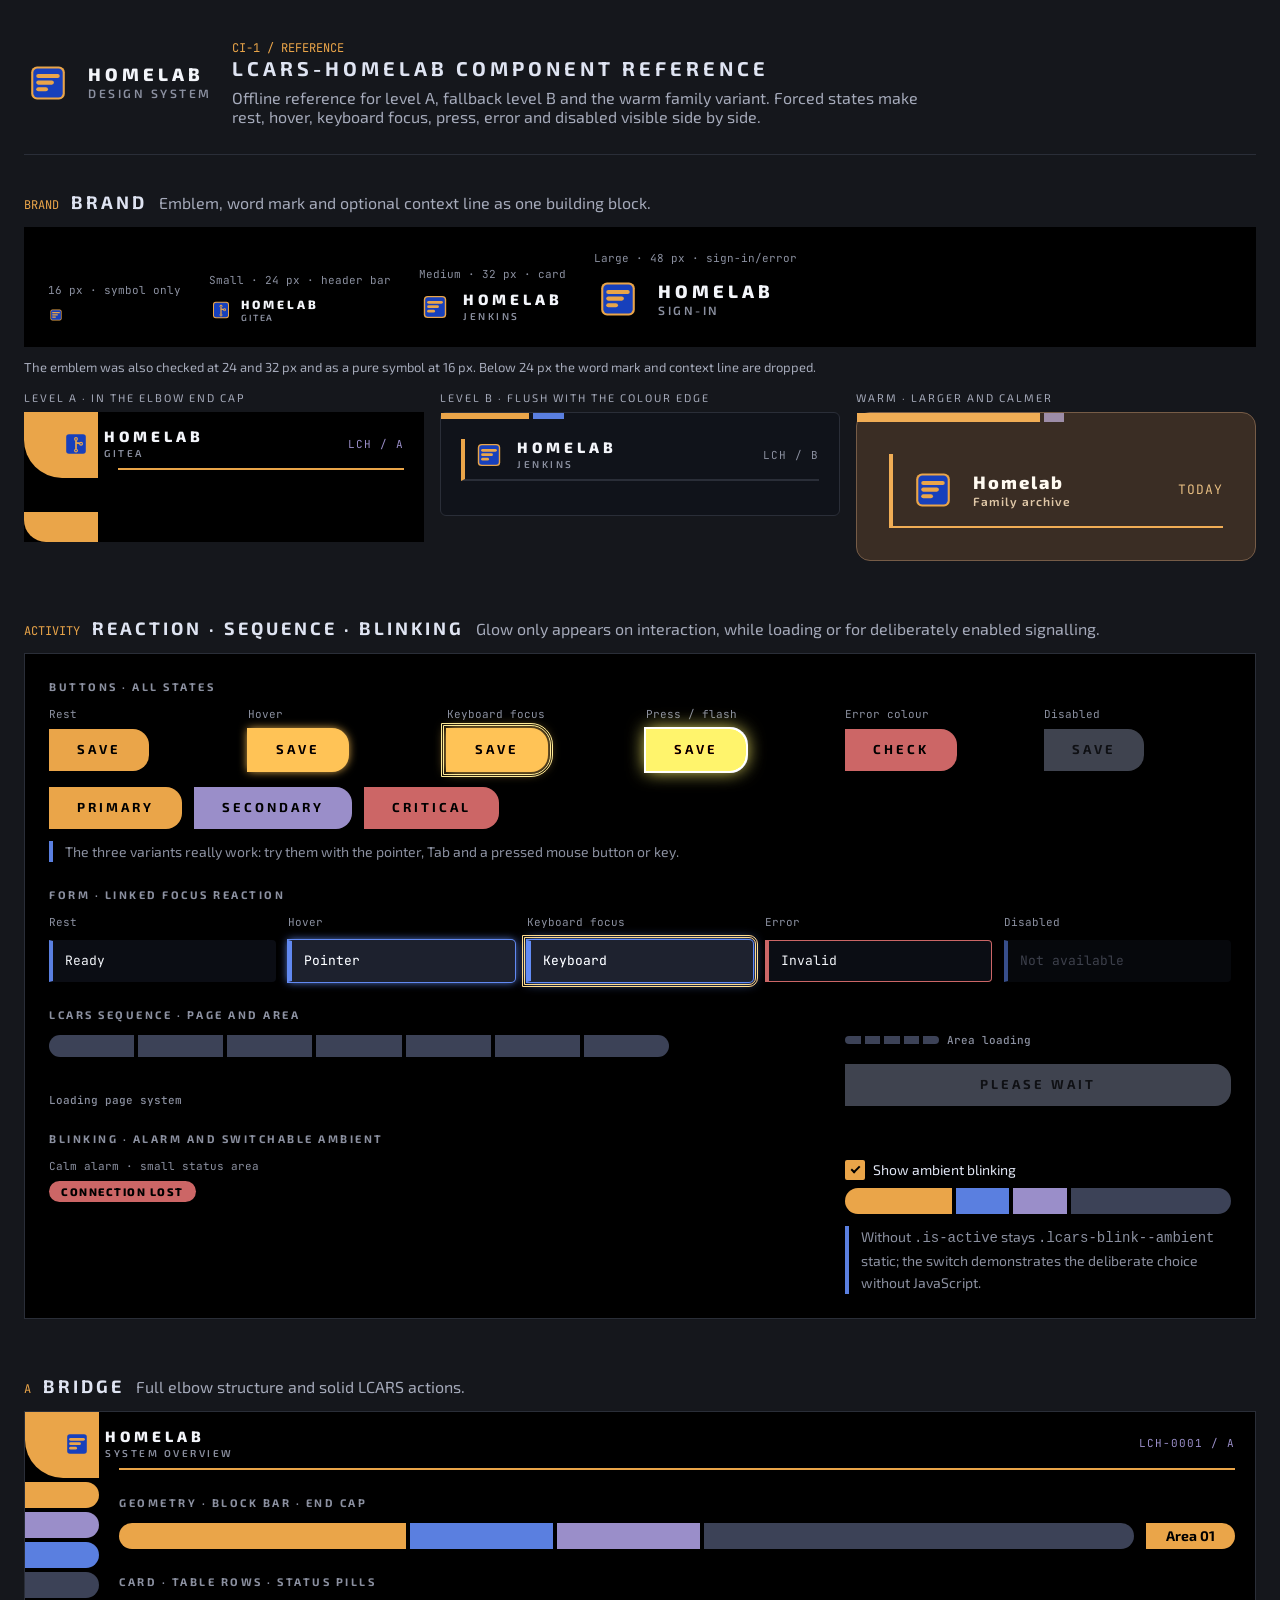
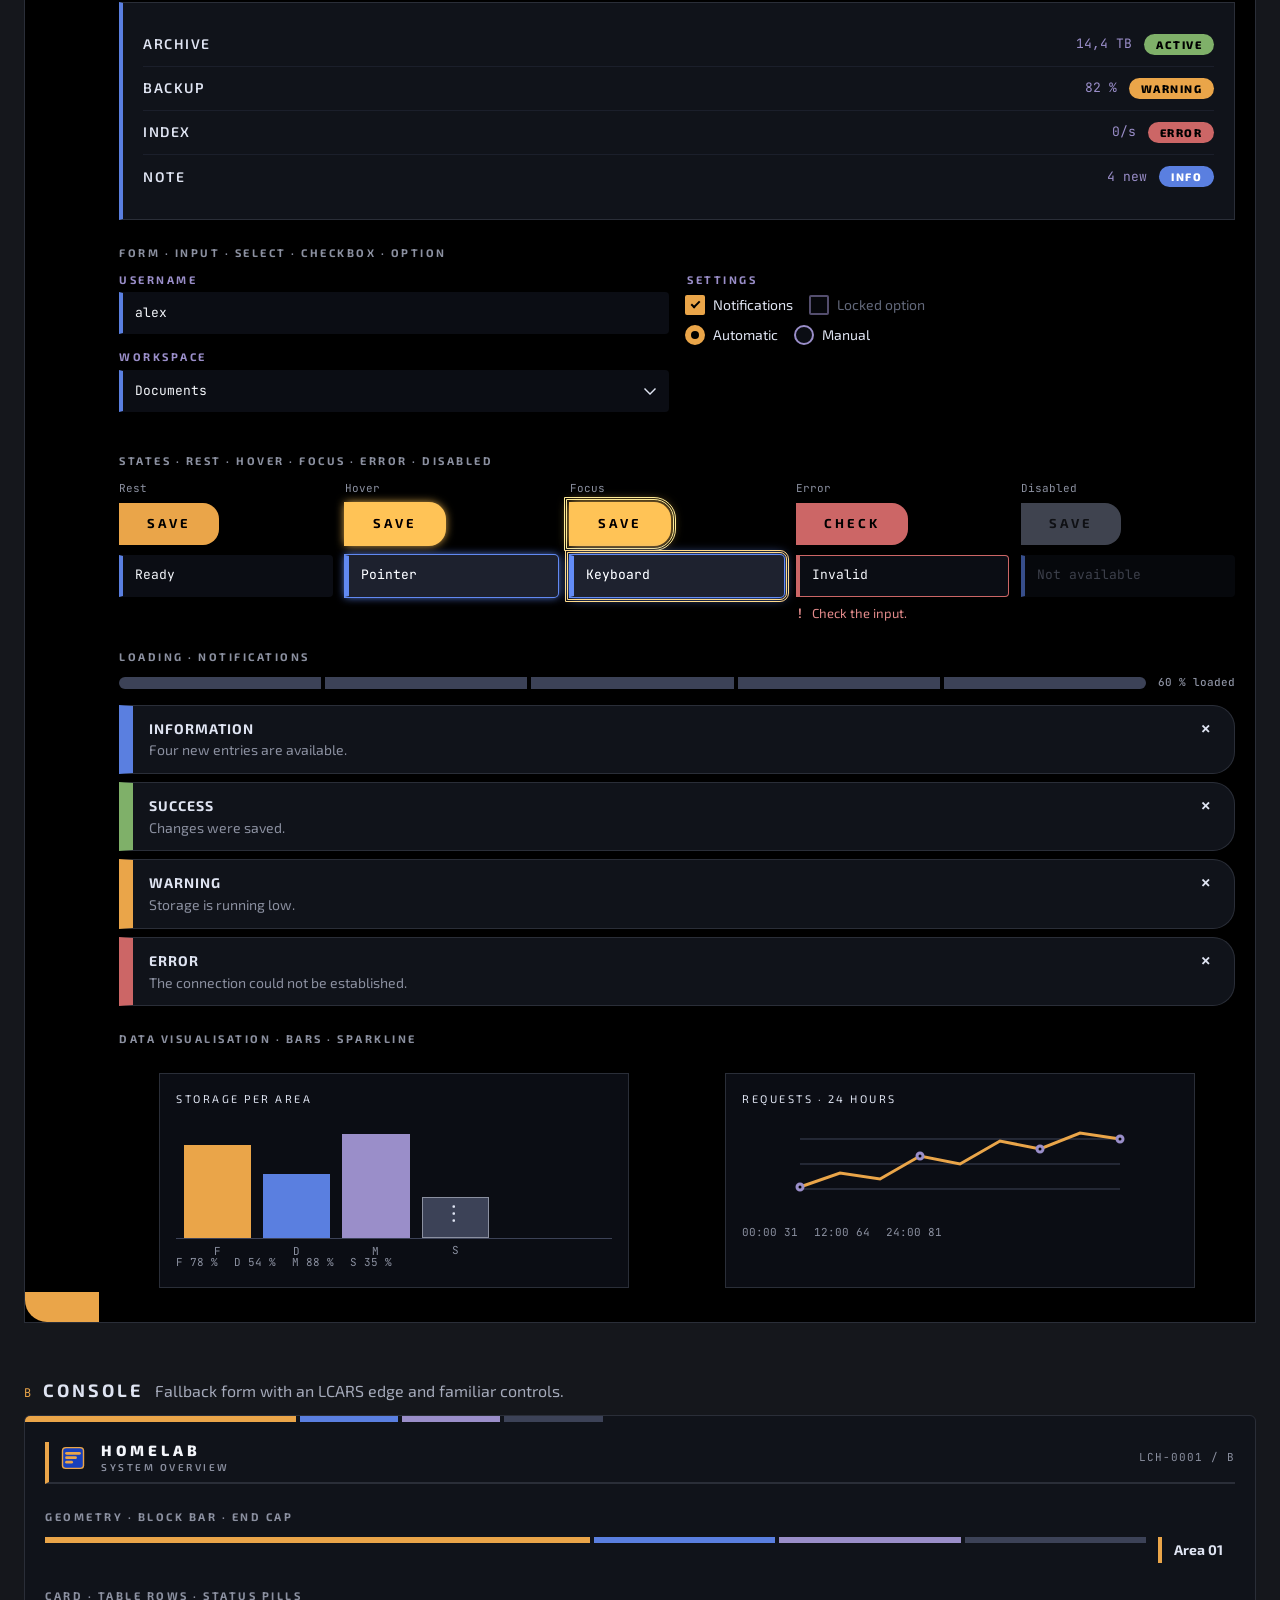
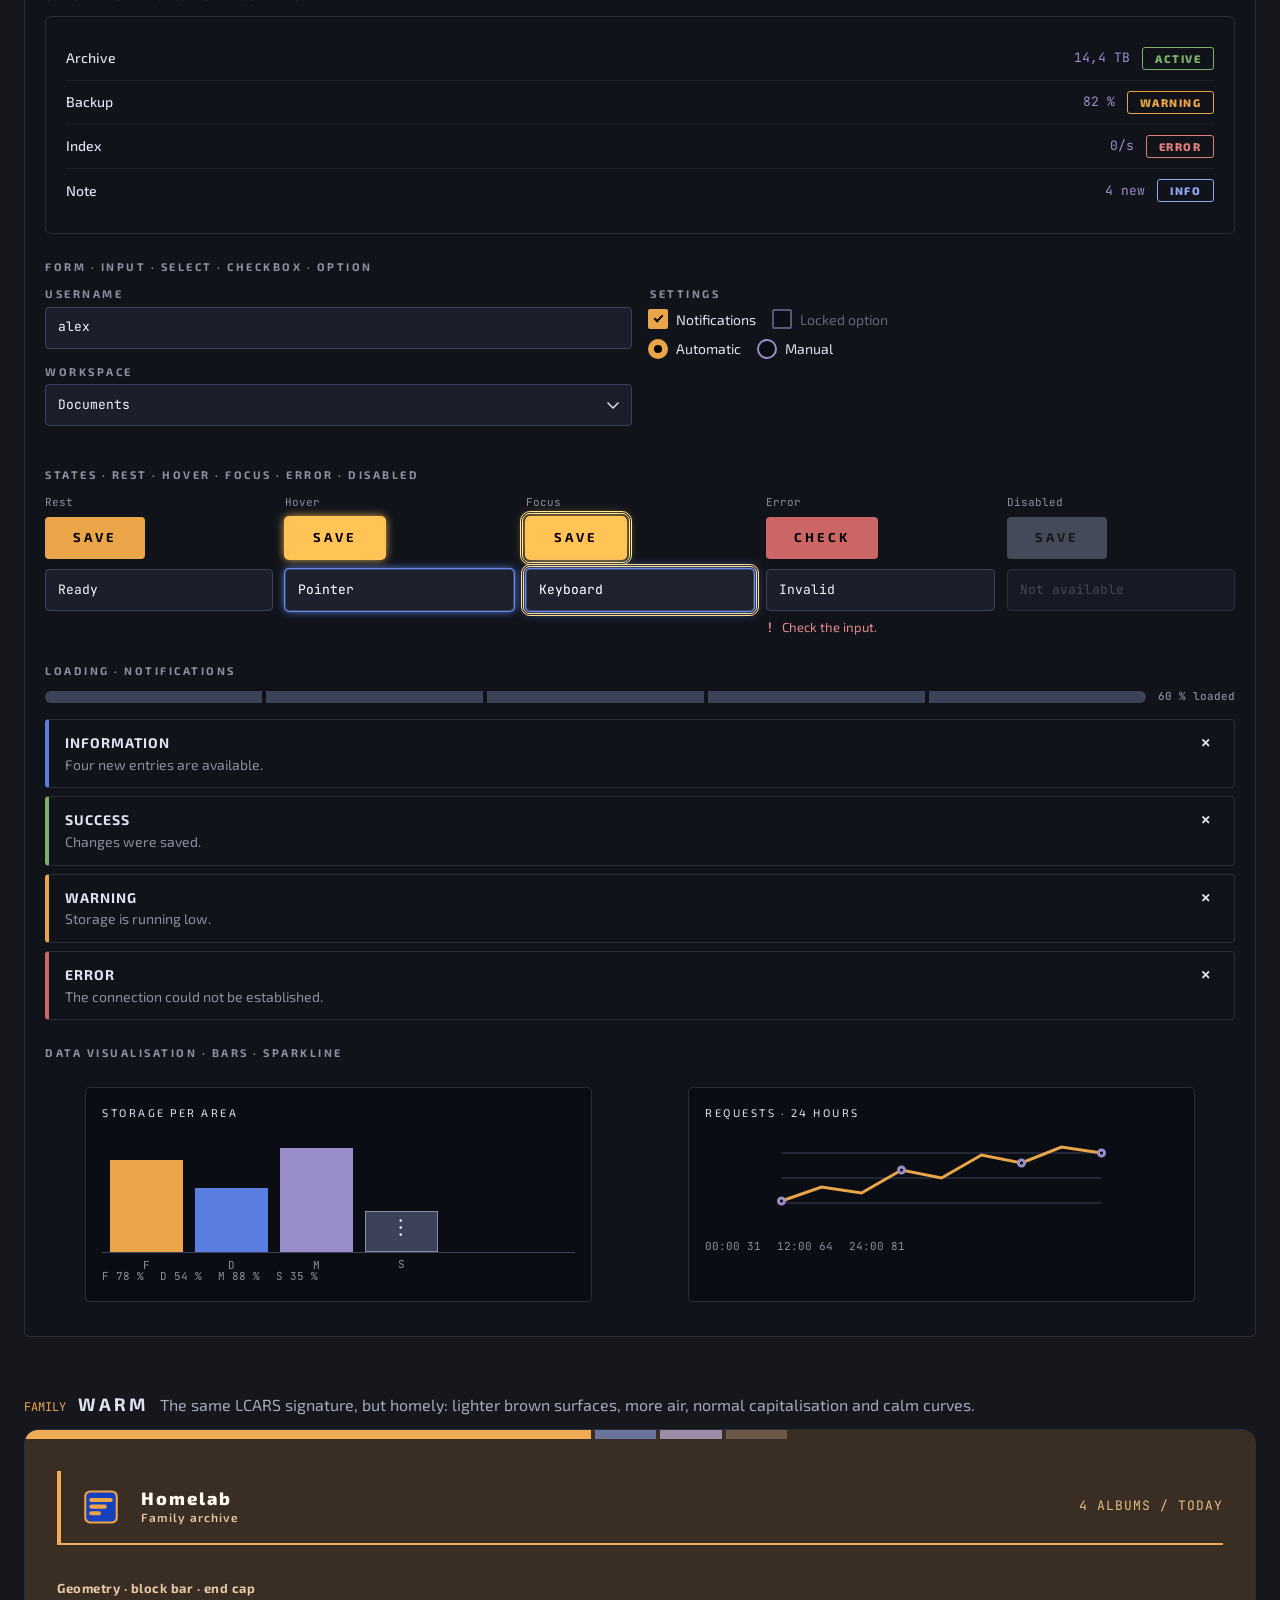
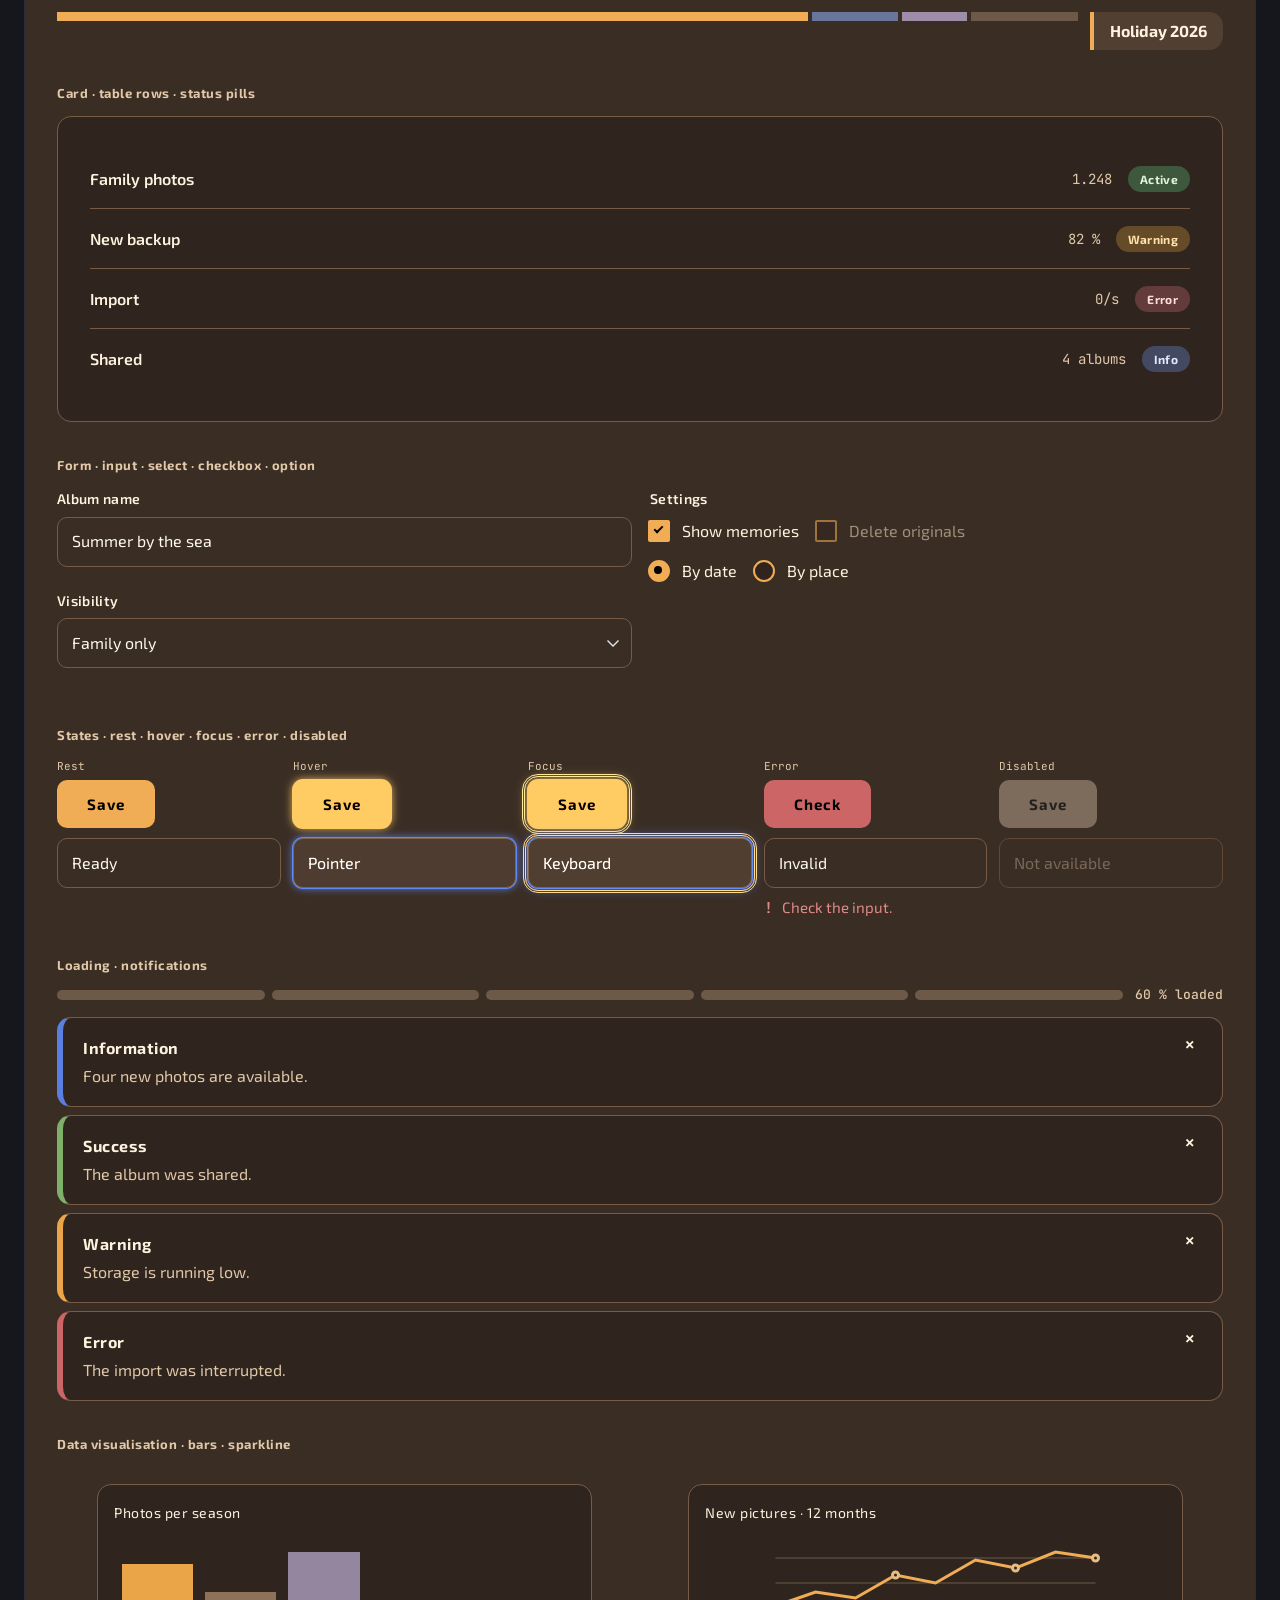
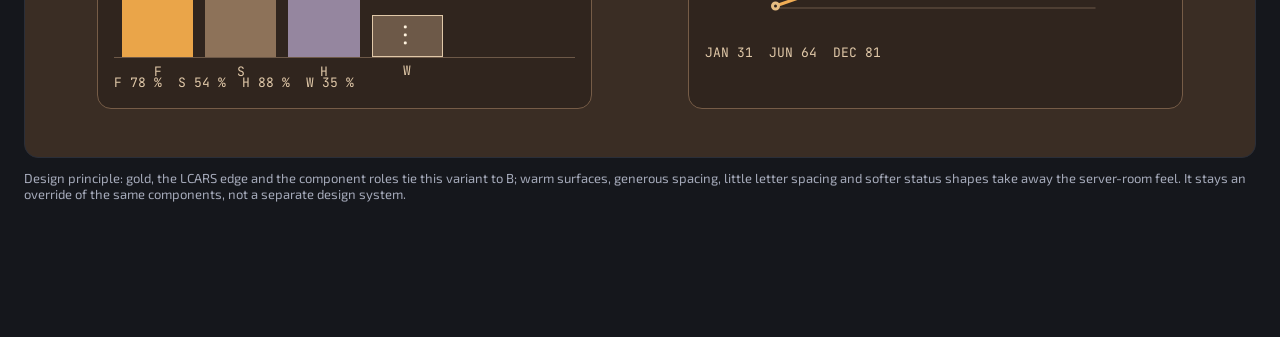
==== commit c626e82d: "Update to d52744f36d" ====
--- a/reference/index.html
+++ b/reference/index.html
@@ -1,9 +1,9 @@
 <!doctype html>
-<html lang="de">
+<html lang="en">
 <head>
   <meta charset="utf-8">
   <meta name="viewport" content="width=device-width, initial-scale=1">
-  <title>LCARS-Homelab — Komponentenabnahme v1.7.0</title>
+  <title>LCARS-Homelab — component reference</title>
   <link rel="icon" href="../assets/favicon/favicon.svg" type="image/svg+xml">
   <link rel="stylesheet" href="../css/brand.css">
   <style>
@@ -23,22 +23,22 @@
     .demo-grid { display: grid; gap: 16px; grid-template-columns: repeat(2, minmax(0, 1fr)); }
     .demo-section { margin-top: 24px; }
     .demo-section:first-child { margin-top: 0; }
-    .demo-section > h3 { color: var(--rl-text-gedaempft); font-size: 0.6875rem; letter-spacing: 2.5px; margin: 0 0 12px; text-transform: uppercase; }
+    .demo-section > h3 { color: var(--rl-text-muted); font-size: 0.6875rem; letter-spacing: 2.5px; margin: 0 0 12px; text-transform: uppercase; }
     .geometry-grid { display: grid; gap: 12px; grid-template-columns: minmax(0, 1fr) auto; }
     .state-grid { display: grid; gap: 12px; grid-template-columns: repeat(auto-fit, minmax(120px, 1fr)); }
     .state-sample { min-width: 0; }
     .state-sample .lcars-input { display: block; margin-top: 10px; }
-    .state-label { color: var(--rl-text-gedaempft); display: block; font: 400 0.6875rem/1.3 var(--rl-font-mono); margin-bottom: 7px; }
+    .state-label { color: var(--rl-text-muted); display: block; font: 400 0.6875rem/1.3 var(--rl-font-mono); margin-bottom: 7px; }
     .choice-set { border: 0; margin: 0; padding: 0; }
     .choice-set legend { margin-bottom: 8px; }
     .chart-grid { display: grid; gap: 16px; grid-template-columns: repeat(2, minmax(0, 1fr)); }
     .sr-note { color: #a5aaba; font-size: 0.8125rem; margin: 12px 0 0; }
     .lcars-family .demo-section { margin-top: 32px; }
-    .lcars-family .demo-section > h3 { color: var(--rl-text-gedaempft); font-size: 0.8125rem; letter-spacing: 0.5px; text-transform: none; }
-    .marke-sizes { align-items: end; display: flex; flex-wrap: wrap; gap: 28px; padding: 24px; }
-    .marke-size { display: grid; gap: 10px; }
-    .marke-size > code { color: var(--rl-text-gedaempft); font: 0.6875rem/1.3 var(--rl-font-mono); }
-    .marke-previews { display: grid; gap: 16px; grid-template-columns: repeat(3, minmax(0, 1fr)); margin-top: 16px; }
+    .lcars-family .demo-section > h3 { color: var(--rl-text-muted); font-size: 0.8125rem; letter-spacing: 0.5px; text-transform: none; }
+    .brand-sizes { align-items: end; display: flex; flex-wrap: wrap; gap: 28px; padding: 24px; }
+    .brand-size { display: grid; gap: 10px; }
+    .brand-size > code { color: var(--rl-text-muted); font: 0.6875rem/1.3 var(--rl-font-mono); }
+    .brand-previews { display: grid; gap: 16px; grid-template-columns: repeat(3, minmax(0, 1fr)); margin-top: 16px; }
     .brand-preview { min-width: 0; }
     .brand-preview .lcars-shell { min-height: 0; }
     .brand-preview .lcars-shell__body { min-height: 96px; }
@@ -50,10 +50,10 @@
     .feedback-stack { display: grid; gap: 18px; }
     .ambient-preview { max-width: 620px; }
     .ambient-toggle:has(input:not(:checked)) ~ .ambient-preview .lcars-blink--ambient { animation: none; box-shadow: none; filter: none; }
-    .acceptance-note { border-left: 4px solid var(--rl-blau); color: var(--rl-text-gedaempft); margin: 12px 0 0; padding-left: 12px; }
+    .acceptance-note { border-left: 4px solid var(--rl-blue); color: var(--rl-text-muted); margin: 12px 0 0; padding-left: 12px; }
     @media (max-width: 900px) {
       .state-grid { grid-template-columns: repeat(2, minmax(0, 1fr)); }
-      .demo-grid, .chart-grid, .marke-previews, .feedback-grid { grid-template-columns: 1fr; }
+      .demo-grid, .chart-grid, .brand-previews, .feedback-grid { grid-template-columns: 1fr; }
     }
     @media (max-width: 560px) {
       .page { padding: 24px 12px 48px; }
@@ -65,66 +65,66 @@
 <body>
 <main class="page">
   <header class="page-head">
-    <span class="rl-marke rl-marke--gross">
-      <img class="rl-marke__symbol" src="../assets/emblem.svg" alt="">
-      <span class="rl-marke__text"><span class="rl-marke__name">Homelab</span><span class="rl-marke__kontext">Designsystem</span></span>
+    <span class="rl-brand rl-brand--large">
+      <img class="rl-brand__symbol" src="../assets/emblem.svg" alt="">
+      <span class="rl-brand__text"><span class="rl-brand__name">Homelab</span><span class="rl-brand__context">Design system</span></span>
     </span>
     <div>
-      <div class="page-code">CI-1 / REFERENZ / v1.7.0</div>
-      <h1>LCARS-Homelab Komponentenabnahme</h1>
-      <p>Offline-fähige Referenz für Stufe A, Rückfallform B und die warme Familienvariante. Erzwungene Zustände machen Ruhe, Hover, Tastaturfokus, Druck, Fehler und Deaktivierung gleichzeitig prüfbar.</p>
+      <div class="page-code">CI-1 / REFERENCE</div>
+      <h1>LCARS-Homelab component reference</h1>
+      <p>Offline reference for level A, fallback level B and the warm family variant. Forced states make rest, hover, keyboard focus, press, error and disabled visible side by side.</p>
     </div>
   </header>
 
-  <section class="variant" aria-labelledby="marke-title">
-    <div class="variant-intro"><span class="page-code">MARKE</span><h2 id="marke-title">Marke</h2><p>Emblem, Wortmarke und optionale Kontextzeile als ein Systembaustein.</p></div>
+  <section class="variant" aria-labelledby="brand-title">
+    <div class="variant-intro"><span class="page-code">BRAND</span><h2 id="brand-title">Brand</h2><p>Emblem, word mark and optional context line as one building block.</p></div>
     <div class="lcars-a">
-      <div class="marke-sizes">
-        <div class="marke-size"><code>16 px · nur Symbol</code><span class="rl-marke rl-marke--symbol-16"><img class="rl-marke__symbol" src="../assets/emblem.svg" alt=""><span class="rl-marke__text"><span class="rl-marke__name">Homelab</span></span></span></div>
-        <div class="marke-size"><code>Klein · 24 px · Kopfleiste</code><span class="rl-marke rl-marke--klein"><img class="rl-marke__symbol" src="../assets/emblem--gitea.svg" alt=""><span class="rl-marke__text"><span class="rl-marke__name">Homelab</span><span class="rl-marke__kontext">Gitea</span></span></span></div>
-        <div class="marke-size"><code>Mittel · 32 px · Karte</code><span class="rl-marke rl-marke--mittel"><img class="rl-marke__symbol" src="../assets/emblem.svg" alt=""><span class="rl-marke__text"><span class="rl-marke__name">Homelab</span><span class="rl-marke__kontext">Jenkins</span></span></span></div>
-        <div class="marke-size"><code>Gross · 48 px · Anmeldung/Fehler</code><span class="rl-marke rl-marke--gross"><img class="rl-marke__symbol" src="../assets/emblem.svg" alt=""><span class="rl-marke__text"><span class="rl-marke__name">Homelab</span><span class="rl-marke__kontext">Anmeldung</span></span></span></div>
+      <div class="brand-sizes">
+        <div class="brand-size"><code>16 px · symbol only</code><span class="rl-brand rl-brand--symbol-16"><img class="rl-brand__symbol" src="../assets/emblem.svg" alt=""><span class="rl-brand__text"><span class="rl-brand__name">Homelab</span></span></span></div>
+        <div class="brand-size"><code>Small · 24 px · header bar</code><span class="rl-brand rl-brand--small"><img class="rl-brand__symbol" src="../assets/emblem--gitea.svg" alt=""><span class="rl-brand__text"><span class="rl-brand__name">Homelab</span><span class="rl-brand__context">Gitea</span></span></span></div>
+        <div class="brand-size"><code>Medium · 32 px · card</code><span class="rl-brand rl-brand--medium"><img class="rl-brand__symbol" src="../assets/emblem.svg" alt=""><span class="rl-brand__text"><span class="rl-brand__name">Homelab</span><span class="rl-brand__context">Jenkins</span></span></span></div>
+        <div class="brand-size"><code>Large · 48 px · sign-in/error</code><span class="rl-brand rl-brand--large"><img class="rl-brand__symbol" src="../assets/emblem.svg" alt=""><span class="rl-brand__text"><span class="rl-brand__name">Homelab</span><span class="rl-brand__context">Sign-in</span></span></span></div>
       </div>
     </div>
-    <p class="sr-note">Das Emblem wurde zusaetzlich bei 24 und 32 px sowie als reines Symbol bei 16 px geprueft. Unter 24 px entfallen Wortmarke und Kontextzeile.</p>
-    <div class="marke-previews">
-      <div><span class="brand-preview-label">Stufe A · in der Elbow-Endkappe</span><div class="brand-preview lcars-a"><div class="lcars-shell"><div class="lcars-elbow" aria-hidden="true"><div class="lcars-elbow__corner"></div><div class="lcars-elbow__fill"></div><div class="lcars-elbow__foot"></div></div><div class="lcars-shell__body"><div class="lcars-header lcars-header--marke"><span class="rl-marke rl-marke--mittel"><img class="rl-marke__symbol" src="../assets/emblem--gitea.svg" alt=""><span class="rl-marke__text"><span class="rl-marke__name">Homelab</span><span class="rl-marke__kontext">Gitea</span></span></span><span class="lcars-header__register">RLD / A</span></div></div></div></div></div>
-      <div><span class="brand-preview-label">Stufe B · buendig zur Farbkante</span><div class="brand-preview lcars-b"><div class="lcars-shell"><div class="lcars-elbow" aria-hidden="true"><div class="lcars-elbow__corner"></div><div class="lcars-elbow__block lcars-elbow__block--blue"></div><div class="lcars-elbow__fill"></div></div><div class="lcars-shell__body"><div class="lcars-header lcars-header--marke"><span class="rl-marke rl-marke--mittel"><img class="rl-marke__symbol" src="../assets/emblem.svg" alt=""><span class="rl-marke__text"><span class="rl-marke__name">Homelab</span><span class="rl-marke__kontext">Jenkins</span></span></span><span class="lcars-header__register">RLD / B</span></div></div></div></div></div>
-      <div><span class="brand-preview-label">Warm · groesser und ruhiger</span><div class="brand-preview lcars-b lcars-family"><div class="lcars-shell"><div class="lcars-elbow" aria-hidden="true"><div class="lcars-elbow__corner"></div><div class="lcars-elbow__block lcars-elbow__block--lavender"></div><div class="lcars-elbow__fill"></div></div><div class="lcars-shell__body"><div class="lcars-header lcars-header--marke"><span class="rl-marke rl-marke--gross"><img class="rl-marke__symbol" src="../assets/emblem.svg" alt=""><span class="rl-marke__text"><span class="rl-marke__name">Homelab</span><span class="rl-marke__kontext">Familienarchiv</span></span></span><span class="lcars-header__register">HEUTE</span></div></div></div></div></div>
+    <p class="sr-note">The emblem was also checked at 24 and 32 px and as a pure symbol at 16 px. Below 24 px the word mark and context line are dropped.</p>
+    <div class="brand-previews">
+      <div><span class="brand-preview-label">Level A · in the elbow end cap</span><div class="brand-preview lcars-a"><div class="lcars-shell"><div class="lcars-elbow" aria-hidden="true"><div class="lcars-elbow__corner"></div><div class="lcars-elbow__fill"></div><div class="lcars-elbow__foot"></div></div><div class="lcars-shell__body"><div class="lcars-header lcars-header--brand"><span class="rl-brand rl-brand--medium"><img class="rl-brand__symbol" src="../assets/emblem--gitea.svg" alt=""><span class="rl-brand__text"><span class="rl-brand__name">Homelab</span><span class="rl-brand__context">Gitea</span></span></span><span class="lcars-header__register">LCH / A</span></div></div></div></div></div>
+      <div><span class="brand-preview-label">Level B · flush with the colour edge</span><div class="brand-preview lcars-b"><div class="lcars-shell"><div class="lcars-elbow" aria-hidden="true"><div class="lcars-elbow__corner"></div><div class="lcars-elbow__block lcars-elbow__block--blue"></div><div class="lcars-elbow__fill"></div></div><div class="lcars-shell__body"><div class="lcars-header lcars-header--brand"><span class="rl-brand rl-brand--medium"><img class="rl-brand__symbol" src="../assets/emblem.svg" alt=""><span class="rl-brand__text"><span class="rl-brand__name">Homelab</span><span class="rl-brand__context">Jenkins</span></span></span><span class="lcars-header__register">LCH / B</span></div></div></div></div></div>
+      <div><span class="brand-preview-label">Warm · larger and calmer</span><div class="brand-preview lcars-b lcars-family"><div class="lcars-shell"><div class="lcars-elbow" aria-hidden="true"><div class="lcars-elbow__corner"></div><div class="lcars-elbow__block lcars-elbow__block--lavender"></div><div class="lcars-elbow__fill"></div></div><div class="lcars-shell__body"><div class="lcars-header lcars-header--brand"><span class="rl-brand rl-brand--large"><img class="rl-brand__symbol" src="../assets/emblem.svg" alt=""><span class="rl-brand__text"><span class="rl-brand__name">Homelab</span><span class="rl-brand__context">Family archive</span></span></span><span class="lcars-header__register">TODAY</span></div></div></div></div></div>
     </div>
   </section>
 
   <section class="variant" aria-labelledby="interaction-title">
-    <div class="variant-intro"><span class="page-code">AKTIVITÄT</span><h2 id="interaction-title">Reaktion · Sequenz · Blinken</h2><p>Leuchten erscheint nur bei Interaktion, Laden oder bewusst aktivierter Signalisierung.</p></div>
+    <div class="variant-intro"><span class="page-code">ACTIVITY</span><h2 id="interaction-title">Reaction · sequence · blinking</h2><p>Glow only appears on interaction, while loading or for deliberately enabled signalling.</p></div>
     <div class="demo lcars-a">
       <div class="acceptance-panel">
-        <section class="demo-section" aria-labelledby="button-states"><h3 id="button-states">Schaltflächen · alle Zustände</h3>
+        <section class="demo-section" aria-labelledby="button-states"><h3 id="button-states">Buttons · all states</h3>
           <div class="state-grid">
-            <div class="state-sample"><span class="state-label">Ruhe</span><button class="lcars-button" type="button">Speichern</button></div>
-            <div class="state-sample"><span class="state-label">Hover</span><button class="lcars-button is-hover" type="button">Speichern</button></div>
-            <div class="state-sample"><span class="state-label">Tastaturfokus</span><button class="lcars-button is-focus" type="button">Speichern</button></div>
-            <div class="state-sample"><span class="state-label">Druck / Aufblitzen</span><button class="lcars-button is-active" type="button">Speichern</button></div>
-            <div class="state-sample"><span class="state-label">Fehlerfarbe</span><button class="lcars-button is-error" type="button">Prüfen</button></div>
-            <div class="state-sample"><span class="state-label">Deaktiviert</span><button class="lcars-button" type="button" disabled>Speichern</button></div>
+            <div class="state-sample"><span class="state-label">Rest</span><button class="lcars-button" type="button">Save</button></div>
+            <div class="state-sample"><span class="state-label">Hover</span><button class="lcars-button is-hover" type="button">Save</button></div>
+            <div class="state-sample"><span class="state-label">Keyboard focus</span><button class="lcars-button is-focus" type="button">Save</button></div>
+            <div class="state-sample"><span class="state-label">Press / flash</span><button class="lcars-button is-active" type="button">Save</button></div>
+            <div class="state-sample"><span class="state-label">Error colour</span><button class="lcars-button is-error" type="button">Check</button></div>
+            <div class="state-sample"><span class="state-label">Disabled</span><button class="lcars-button" type="button" disabled>Save</button></div>
           </div>
-          <div class="lcars-actions" style="margin-top:16px"><button class="lcars-button" type="button">Primär</button><button class="lcars-button lcars-button--secondary" type="button">Sekundär</button><button class="lcars-button is-error" type="button">Kritisch</button></div>
-          <p class="acceptance-note">Die drei Varianten sind echt bedienbar: mit Zeiger, Tabulator und gedrückter Maustaste oder Taste prüfen.</p>
+          <div class="lcars-actions" style="margin-top:16px"><button class="lcars-button" type="button">Primary</button><button class="lcars-button lcars-button--secondary" type="button">Secondary</button><button class="lcars-button is-error" type="button">Critical</button></div>
+          <p class="acceptance-note">The three variants really work: try them with the pointer, Tab and a pressed mouse button or key.</p>
         </section>
-        <section class="demo-section" aria-labelledby="field-states"><h3 id="field-states">Formular · zusammengehörige Fokusreaktion</h3>
-          <div class="state-grid"><div class="state-sample"><span class="state-label">Ruhe</span><input class="lcars-input" aria-label="Feld in Ruhe" value="Bereit"></div><div class="state-sample"><span class="state-label">Hover</span><input class="lcars-input is-hover" aria-label="Feld im Hoverzustand" value="Zeiger"></div><div class="state-sample"><span class="state-label">Tastaturfokus</span><input class="lcars-input is-focus" aria-label="Feld im Fokuszustand" value="Tastatur"></div><div class="state-sample"><span class="state-label">Fehler</span><input class="lcars-input is-error" aria-label="Fehlerhaftes Feld" aria-invalid="true" value="Ungültig"></div><div class="state-sample"><span class="state-label">Deaktiviert</span><input class="lcars-input" aria-label="Deaktiviertes Feld" value="Nicht verfügbar" disabled></div></div>
+        <section class="demo-section" aria-labelledby="field-states"><h3 id="field-states">Form · linked focus reaction</h3>
+          <div class="state-grid"><div class="state-sample"><span class="state-label">Rest</span><input class="lcars-input" aria-label="Field at rest" value="Ready"></div><div class="state-sample"><span class="state-label">Hover</span><input class="lcars-input is-hover" aria-label="Field in hover state" value="Pointer"></div><div class="state-sample"><span class="state-label">Keyboard focus</span><input class="lcars-input is-focus" aria-label="Field in focus state" value="Keyboard"></div><div class="state-sample"><span class="state-label">Error</span><input class="lcars-input is-error" aria-label="Invalid field" aria-invalid="true" value="Invalid"></div><div class="state-sample"><span class="state-label">Disabled</span><input class="lcars-input" aria-label="Disabled field" value="Not available" disabled></div></div>
         </section>
-        <section class="demo-section" aria-labelledby="loader-states"><h3 id="loader-states">LCARS-Sequenz · Seite und Bereich</h3>
-          <div class="feedback-grid"><div class="lcars-loader lcars-loader--large" role="status"><div class="lcars-loader__track" aria-hidden="true"><span class="lcars-loader__segment"></span><span class="lcars-loader__segment"></span><span class="lcars-loader__segment"></span><span class="lcars-loader__segment"></span><span class="lcars-loader__segment"></span><span class="lcars-loader__segment"></span><span class="lcars-loader__segment"></span></div><span class="lcars-loader__label">Seitensystem wird geladen</span></div><div class="feedback-stack"><div class="lcars-loader lcars-loader--small" role="status"><div class="lcars-loader__track" aria-hidden="true"><span class="lcars-loader__segment"></span><span class="lcars-loader__segment"></span><span class="lcars-loader__segment"></span><span class="lcars-loader__segment"></span><span class="lcars-loader__segment"></span></div><span class="lcars-loader__label">Bereich lädt</span></div><button class="lcars-button lcars-button--secondary" type="button" disabled>Bitte warten</button></div></div>
+        <section class="demo-section" aria-labelledby="loader-states"><h3 id="loader-states">LCARS sequence · page and area</h3>
+          <div class="feedback-grid"><div class="lcars-loader lcars-loader--large" role="status"><div class="lcars-loader__track" aria-hidden="true"><span class="lcars-loader__segment"></span><span class="lcars-loader__segment"></span><span class="lcars-loader__segment"></span><span class="lcars-loader__segment"></span><span class="lcars-loader__segment"></span><span class="lcars-loader__segment"></span><span class="lcars-loader__segment"></span></div><span class="lcars-loader__label">Loading page system</span></div><div class="feedback-stack"><div class="lcars-loader lcars-loader--small" role="status"><div class="lcars-loader__track" aria-hidden="true"><span class="lcars-loader__segment"></span><span class="lcars-loader__segment"></span><span class="lcars-loader__segment"></span><span class="lcars-loader__segment"></span><span class="lcars-loader__segment"></span></div><span class="lcars-loader__label">Area loading</span></div><button class="lcars-button lcars-button--secondary" type="button" disabled>Please wait</button></div></div>
         </section>
-        <section class="demo-section" aria-labelledby="blink-states"><h3 id="blink-states">Blinken · Alarm und abschaltbare Umgebung</h3>
-          <div class="feedback-grid"><div><span class="state-label">Ruhiger Alarm · kleine Statusfläche</span><span class="lcars-pill lcars-pill--error lcars-blink lcars-blink--alarm" role="alert">Verbindung gestört</span></div><div><label class="lcars-choice ambient-toggle"><input type="checkbox" checked><span>Umgebungsblinken anzeigen</span></label><div class="lcars-blockbar ambient-preview" aria-hidden="true"><span class="lcars-blockbar__segment lcars-blink lcars-blink--ambient is-active"></span><span class="lcars-blockbar__segment lcars-blink lcars-blink--ambient is-active"></span><span class="lcars-blockbar__segment lcars-blink lcars-blink--ambient is-active"></span><span class="lcars-blockbar__segment lcars-blink lcars-blink--ambient is-active"></span></div><p class="acceptance-note">Ohne <code>.is-active</code> bleibt <code>.lcars-blink--ambient</code> statisch; der Schalter demonstriert die bewusste Wahl ohne JavaScript.</p></div></div>
+        <section class="demo-section" aria-labelledby="blink-states"><h3 id="blink-states">Blinking · alarm and switchable ambient</h3>
+          <div class="feedback-grid"><div><span class="state-label">Calm alarm · small status area</span><span class="lcars-pill lcars-pill--error lcars-blink lcars-blink--alarm" role="alert">Connection lost</span></div><div><label class="lcars-choice ambient-toggle"><input type="checkbox" checked><span>Show ambient blinking</span></label><div class="lcars-blockbar ambient-preview" aria-hidden="true"><span class="lcars-blockbar__segment lcars-blink lcars-blink--ambient is-active"></span><span class="lcars-blockbar__segment lcars-blink lcars-blink--ambient is-active"></span><span class="lcars-blockbar__segment lcars-blink lcars-blink--ambient is-active"></span><span class="lcars-blockbar__segment lcars-blink lcars-blink--ambient is-active"></span></div><p class="acceptance-note">Without <code>.is-active</code> stays <code>.lcars-blink--ambient</code> static; the switch demonstrates the deliberate choice without JavaScript.</p></div></div>
         </section>
       </div>
     </div>
   </section>
 
   <section class="variant" aria-labelledby="a-title">
-    <div class="variant-intro"><span class="page-code">A</span><h2 id="a-title">Brücke</h2><p>Volle Elbow-Struktur und flächige LCARS-Aktionen.</p></div>
+    <div class="variant-intro"><span class="page-code">A</span><h2 id="a-title">Bridge</h2><p>Full elbow structure and solid LCARS actions.</p></div>
     <div class="demo lcars-a">
       <div class="lcars-shell">
         <div class="lcars-elbow" aria-hidden="true">
@@ -133,47 +133,47 @@
           <div class="lcars-elbow__block"></div><div class="lcars-elbow__fill"></div><div class="lcars-elbow__foot"></div>
         </div>
         <div class="lcars-shell__body">
-          <div class="lcars-header lcars-header--marke"><span class="rl-marke rl-marke--mittel"><img class="rl-marke__symbol" src="../assets/emblem.svg" alt=""><span class="rl-marke__text"><span class="rl-marke__name">Homelab</span><span class="rl-marke__kontext">Systemuebersicht</span></span></span><span class="lcars-header__register">LCH-0001 / A</span></div>
-          <section class="demo-section" aria-labelledby="a-geometry"><h3 id="a-geometry">Geometrie · Blockleiste · Endkappe</h3><div class="geometry-grid"><div class="lcars-blockbar" aria-hidden="true"><span class="lcars-blockbar__segment"></span><span class="lcars-blockbar__segment"></span><span class="lcars-blockbar__segment"></span><span class="lcars-blockbar__segment"></span></div><span class="lcars-endcap">Bereich 01</span></div></section>
-          <section class="demo-section" aria-labelledby="a-data"><h3 id="a-data">Karte · Tabellenzeilen · Statuspillen</h3><div class="lcars-card"><div class="lcars-row"><span class="lcars-row__name">Archiv</span><span class="lcars-row__value">14,4 TB</span><span class="lcars-pill lcars-pill--success">Aktiv</span></div><div class="lcars-row"><span class="lcars-row__name">Sicherung</span><span class="lcars-row__value">82 %</span><span class="lcars-pill lcars-pill--warning">Warnung</span></div><div class="lcars-row"><span class="lcars-row__name">Index</span><span class="lcars-row__value">0/s</span><span class="lcars-pill lcars-pill--error">Fehler</span></div><div class="lcars-row"><span class="lcars-row__name">Hinweis</span><span class="lcars-row__value">4 neu</span><span class="lcars-pill lcars-pill--info">Info</span></div></div></section>
-          <section class="demo-section" aria-labelledby="a-form"><h3 id="a-form">Formular · Eingabe · Auswahl · Häkchen · Option</h3><div class="demo-grid"><div><div class="lcars-field"><label class="lcars-label" for="a-name">Benutzername</label><input class="lcars-input" id="a-name" value="alex" autocomplete="username"></div><div class="lcars-field"><label class="lcars-label" for="a-area">Arbeitsbereich</label><select class="lcars-select" id="a-area"><option>Dokumente</option><option>Fotos</option></select></div></div><fieldset class="choice-set"><legend class="lcars-label">Einstellungen</legend><label class="lcars-choice"><input type="checkbox" checked><span>Benachrichtigungen</span></label><label class="lcars-choice"><input type="checkbox" disabled><span>Gesperrte Auswahl</span></label><br><label class="lcars-choice"><input type="radio" name="a-mode" checked><span>Automatisch</span></label><label class="lcars-choice"><input type="radio" name="a-mode"><span>Manuell</span></label></fieldset></div></section>
-          <section class="demo-section" aria-labelledby="a-states"><h3 id="a-states">Zustände · Ruhe · Hover · Fokus · Fehler · Deaktiviert</h3><div class="state-grid"><div class="state-sample"><span class="state-label">Ruhe</span><button class="lcars-button" type="button">Speichern</button><input class="lcars-input" aria-label="Eingabe in Ruhe" value="Bereit"></div><div class="state-sample"><span class="state-label">Hover</span><button class="lcars-button is-hover" type="button">Speichern</button><input class="lcars-input is-hover" aria-label="Eingabe im Hoverzustand" value="Zeiger"></div><div class="state-sample"><span class="state-label">Fokus</span><button class="lcars-button is-focus" type="button">Speichern</button><input class="lcars-input is-focus" aria-label="Eingabe im Fokuszustand" value="Tastatur"></div><div class="state-sample"><span class="state-label">Fehler</span><button class="lcars-button is-error" type="button">Prüfen</button><input class="lcars-input is-error" aria-label="Fehlerhafte Eingabe" aria-invalid="true" aria-describedby="a-error" value="Ungültig"><span class="lcars-error" id="a-error">Eingabe prüfen.</span></div><div class="state-sample"><span class="state-label">Deaktiviert</span><button class="lcars-button" type="button" disabled>Speichern</button><input class="lcars-input" aria-label="Deaktivierte Eingabe" value="Nicht verfügbar" disabled></div></div></section>
-          <section class="demo-section" aria-labelledby="a-feedback"><h3 id="a-feedback">Laden · Benachrichtigungen</h3><div class="lcars-loader" role="status"><div class="lcars-loader__track" aria-hidden="true"><span class="lcars-loader__segment"></span><span class="lcars-loader__segment"></span><span class="lcars-loader__segment"></span><span class="lcars-loader__segment"></span><span class="lcars-loader__segment"></span></div><span class="lcars-loader__label">60 % geladen</span></div><div style="margin-top:16px"><div class="lcars-toast" role="status"><div><div class="lcars-toast__title">Information</div><div class="lcars-toast__text">Vier neue Einträge sind verfügbar.</div></div><button class="lcars-toast__close" type="button" aria-label="Benachrichtigung schließen">×</button></div><div class="lcars-toast lcars-toast--success" role="status"><div><div class="lcars-toast__title">Erfolg</div><div class="lcars-toast__text">Änderungen wurden gespeichert.</div></div><button class="lcars-toast__close" type="button" aria-label="Benachrichtigung schließen">×</button></div><div class="lcars-toast lcars-toast--warning" role="status"><div><div class="lcars-toast__title">Warnung</div><div class="lcars-toast__text">Speicherplatz wird knapp.</div></div><button class="lcars-toast__close" type="button" aria-label="Benachrichtigung schließen">×</button></div><div class="lcars-toast lcars-toast--error" role="alert"><div><div class="lcars-toast__title">Fehler</div><div class="lcars-toast__text">Verbindung konnte nicht hergestellt werden.</div></div><button class="lcars-toast__close" type="button" aria-label="Benachrichtigung schließen">×</button></div></div></section>
-          <section class="demo-section" aria-labelledby="a-chart"><h3 id="a-chart">Datenvisualisierung · Balken · Sparkline</h3><div class="chart-grid"><figure class="lcars-chart"><figcaption class="lcars-chart__title">Speicher je Bereich</figcaption><div class="lcars-bars" role="img" aria-label="Balkendiagramm: Fotos 78, Dokumente 54, Medien 88, Sonstiges 35 Prozent"><span class="lcars-bars__bar" data-label="F" style="height:78%"></span><span class="lcars-bars__bar" data-label="D" style="height:54%"></span><span class="lcars-bars__bar" data-label="M" style="height:88%"></span><span class="lcars-bars__bar" data-label="S" style="height:35%"></span></div><div class="lcars-chart__legend"><span>F 78 %</span><span>D 54 %</span><span>M 88 %</span><span>S 35 %</span></div></figure><figure class="lcars-chart"><figcaption class="lcars-chart__title">Zugriffe · 24 Stunden</figcaption><svg class="lcars-sparkline" viewBox="0 0 320 90" role="img" aria-label="Zugriffe steigen mit zwei kurzen Rückgängen"><path class="lcars-sparkline__grid" d="M0 20H320M0 45H320M0 70H320"></path><polyline class="lcars-sparkline__line" points="0,68 40,54 80,60 120,37 160,45 200,22 240,30 280,14 320,20"></polyline><g class="lcars-sparkline__point"><circle cx="0" cy="68" r="3"></circle><circle cx="120" cy="37" r="3"></circle><circle cx="240" cy="30" r="3"></circle><circle cx="320" cy="20" r="3"></circle></g></svg><div class="lcars-chart__legend"><span>00:00 31</span><span>12:00 64</span><span>24:00 81</span></div></figure></div></section>
+          <div class="lcars-header lcars-header--brand"><span class="rl-brand rl-brand--medium"><img class="rl-brand__symbol" src="../assets/emblem.svg" alt=""><span class="rl-brand__text"><span class="rl-brand__name">Homelab</span><span class="rl-brand__context">System overview</span></span></span><span class="lcars-header__register">LCH-0001 / A</span></div>
+          <section class="demo-section" aria-labelledby="a-geometry"><h3 id="a-geometry">Geometry · block bar · end cap</h3><div class="geometry-grid"><div class="lcars-blockbar" aria-hidden="true"><span class="lcars-blockbar__segment"></span><span class="lcars-blockbar__segment"></span><span class="lcars-blockbar__segment"></span><span class="lcars-blockbar__segment"></span></div><span class="lcars-endcap">Area 01</span></div></section>
+          <section class="demo-section" aria-labelledby="a-data"><h3 id="a-data">Card · table rows · status pills</h3><div class="lcars-card"><div class="lcars-row"><span class="lcars-row__name">Archive</span><span class="lcars-row__value">14,4 TB</span><span class="lcars-pill lcars-pill--success">Active</span></div><div class="lcars-row"><span class="lcars-row__name">Backup</span><span class="lcars-row__value">82 %</span><span class="lcars-pill lcars-pill--warning">Warning</span></div><div class="lcars-row"><span class="lcars-row__name">Index</span><span class="lcars-row__value">0/s</span><span class="lcars-pill lcars-pill--error">Error</span></div><div class="lcars-row"><span class="lcars-row__name">Note</span><span class="lcars-row__value">4 new</span><span class="lcars-pill lcars-pill--info">Info</span></div></div></section>
+          <section class="demo-section" aria-labelledby="a-form"><h3 id="a-form">Form · input · select · checkbox · option</h3><div class="demo-grid"><div><div class="lcars-field"><label class="lcars-label" for="a-name">Username</label><input class="lcars-input" id="a-name" value="alex" autocomplete="username"></div><div class="lcars-field"><label class="lcars-label" for="a-area">Workspace</label><select class="lcars-select" id="a-area"><option>Documents</option><option>Photos</option></select></div></div><fieldset class="choice-set"><legend class="lcars-label">Settings</legend><label class="lcars-choice"><input type="checkbox" checked><span>Notifications</span></label><label class="lcars-choice"><input type="checkbox" disabled><span>Locked option</span></label><br><label class="lcars-choice"><input type="radio" name="a-mode" checked><span>Automatic</span></label><label class="lcars-choice"><input type="radio" name="a-mode"><span>Manual</span></label></fieldset></div></section>
+          <section class="demo-section" aria-labelledby="a-states"><h3 id="a-states">States · rest · hover · focus · error · disabled</h3><div class="state-grid"><div class="state-sample"><span class="state-label">Rest</span><button class="lcars-button" type="button">Save</button><input class="lcars-input" aria-label="Input at rest" value="Ready"></div><div class="state-sample"><span class="state-label">Hover</span><button class="lcars-button is-hover" type="button">Save</button><input class="lcars-input is-hover" aria-label="Input in hover state" value="Pointer"></div><div class="state-sample"><span class="state-label">Focus</span><button class="lcars-button is-focus" type="button">Save</button><input class="lcars-input is-focus" aria-label="Input in focus state" value="Keyboard"></div><div class="state-sample"><span class="state-label">Error</span><button class="lcars-button is-error" type="button">Check</button><input class="lcars-input is-error" aria-label="Invalid input" aria-invalid="true" aria-describedby="a-error" value="Invalid"><span class="lcars-error" id="a-error">Check the input.</span></div><div class="state-sample"><span class="state-label">Disabled</span><button class="lcars-button" type="button" disabled>Save</button><input class="lcars-input" aria-label="Disabled input" value="Not available" disabled></div></div></section>
+          <section class="demo-section" aria-labelledby="a-feedback"><h3 id="a-feedback">Loading · notifications</h3><div class="lcars-loader" role="status"><div class="lcars-loader__track" aria-hidden="true"><span class="lcars-loader__segment"></span><span class="lcars-loader__segment"></span><span class="lcars-loader__segment"></span><span class="lcars-loader__segment"></span><span class="lcars-loader__segment"></span></div><span class="lcars-loader__label">60 % loaded</span></div><div style="margin-top:16px"><div class="lcars-toast" role="status"><div><div class="lcars-toast__title">Information</div><div class="lcars-toast__text">Four new entries are available.</div></div><button class="lcars-toast__close" type="button" aria-label="Close notification">×</button></div><div class="lcars-toast lcars-toast--success" role="status"><div><div class="lcars-toast__title">Success</div><div class="lcars-toast__text">Changes were saved.</div></div><button class="lcars-toast__close" type="button" aria-label="Close notification">×</button></div><div class="lcars-toast lcars-toast--warning" role="status"><div><div class="lcars-toast__title">Warning</div><div class="lcars-toast__text">Storage is running low.</div></div><button class="lcars-toast__close" type="button" aria-label="Close notification">×</button></div><div class="lcars-toast lcars-toast--error" role="alert"><div><div class="lcars-toast__title">Error</div><div class="lcars-toast__text">The connection could not be established.</div></div><button class="lcars-toast__close" type="button" aria-label="Close notification">×</button></div></div></section>
+          <section class="demo-section" aria-labelledby="a-chart"><h3 id="a-chart">Data visualisation · bars · sparkline</h3><div class="chart-grid"><figure class="lcars-chart"><figcaption class="lcars-chart__title">Storage per area</figcaption><div class="lcars-bars" role="img" aria-label="Bar chart: photos 78, documents 54, media 88, other 35 percent"><span class="lcars-bars__bar" data-label="F" style="height:78%"></span><span class="lcars-bars__bar" data-label="D" style="height:54%"></span><span class="lcars-bars__bar" data-label="M" style="height:88%"></span><span class="lcars-bars__bar" data-label="S" style="height:35%"></span></div><div class="lcars-chart__legend"><span>F 78 %</span><span>D 54 %</span><span>M 88 %</span><span>S 35 %</span></div></figure><figure class="lcars-chart"><figcaption class="lcars-chart__title">Requests · 24 hours</figcaption><svg class="lcars-sparkline" viewBox="0 0 320 90" role="img" aria-label="Requests rise with two short dips"><path class="lcars-sparkline__grid" d="M0 20H320M0 45H320M0 70H320"></path><polyline class="lcars-sparkline__line" points="0,68 40,54 80,60 120,37 160,45 200,22 240,30 280,14 320,20"></polyline><g class="lcars-sparkline__point"><circle cx="0" cy="68" r="3"></circle><circle cx="120" cy="37" r="3"></circle><circle cx="240" cy="30" r="3"></circle><circle cx="320" cy="20" r="3"></circle></g></svg><div class="lcars-chart__legend"><span>00:00 31</span><span>12:00 64</span><span>24:00 81</span></div></figure></div></section>
         </div>
       </div>
     </div>
   </section>
 
   <section class="variant" aria-labelledby="b-title">
-    <div class="variant-intro"><span class="page-code">B</span><h2 id="b-title">Konsole</h2><p>Rückfallform mit LCARS-Kante und vertrauten Bedienelementen.</p></div>
+    <div class="variant-intro"><span class="page-code">B</span><h2 id="b-title">Console</h2><p>Fallback form with an LCARS edge and familiar controls.</p></div>
     <div class="demo lcars-b">
       <div class="lcars-shell"><div class="lcars-elbow" aria-hidden="true"><div class="lcars-elbow__corner"></div><div class="lcars-elbow__block lcars-elbow__block--blue"></div><div class="lcars-elbow__block lcars-elbow__block--lavender"></div><div class="lcars-elbow__block"></div><div class="lcars-elbow__fill"></div></div><div class="lcars-shell__body">
-        <div class="lcars-header lcars-header--marke"><span class="rl-marke rl-marke--mittel"><img class="rl-marke__symbol" src="../assets/emblem.svg" alt=""><span class="rl-marke__text"><span class="rl-marke__name">Homelab</span><span class="rl-marke__kontext">Systemuebersicht</span></span></span><span class="lcars-header__register">LCH-0001 / B</span></div>
-        <section class="demo-section"><h3>Geometrie · Blockleiste · Endkappe</h3><div class="geometry-grid"><div class="lcars-blockbar" aria-hidden="true"><span class="lcars-blockbar__segment"></span><span class="lcars-blockbar__segment"></span><span class="lcars-blockbar__segment"></span><span class="lcars-blockbar__segment"></span></div><span class="lcars-endcap">Bereich 01</span></div></section>
-        <section class="demo-section"><h3>Karte · Tabellenzeilen · Statuspillen</h3><div class="lcars-card"><div class="lcars-row"><span class="lcars-row__name">Archiv</span><span class="lcars-row__value">14,4 TB</span><span class="lcars-pill lcars-pill--success">Aktiv</span></div><div class="lcars-row"><span class="lcars-row__name">Sicherung</span><span class="lcars-row__value">82 %</span><span class="lcars-pill lcars-pill--warning">Warnung</span></div><div class="lcars-row"><span class="lcars-row__name">Index</span><span class="lcars-row__value">0/s</span><span class="lcars-pill lcars-pill--error">Fehler</span></div><div class="lcars-row"><span class="lcars-row__name">Hinweis</span><span class="lcars-row__value">4 neu</span><span class="lcars-pill lcars-pill--info">Info</span></div></div></section>
-        <section class="demo-section"><h3>Formular · Eingabe · Auswahl · Häkchen · Option</h3><div class="demo-grid"><div><div class="lcars-field"><label class="lcars-label" for="b-name">Benutzername</label><input class="lcars-input" id="b-name" value="alex"></div><div class="lcars-field"><label class="lcars-label" for="b-area">Arbeitsbereich</label><select class="lcars-select" id="b-area"><option>Dokumente</option><option>Fotos</option></select></div></div><fieldset class="choice-set"><legend class="lcars-label">Einstellungen</legend><label class="lcars-choice"><input type="checkbox" checked><span>Benachrichtigungen</span></label><label class="lcars-choice"><input type="checkbox" disabled><span>Gesperrte Auswahl</span></label><br><label class="lcars-choice"><input type="radio" name="b-mode" checked><span>Automatisch</span></label><label class="lcars-choice"><input type="radio" name="b-mode"><span>Manuell</span></label></fieldset></div></section>
-        <section class="demo-section"><h3>Zustände · Ruhe · Hover · Fokus · Fehler · Deaktiviert</h3><div class="state-grid"><div class="state-sample"><span class="state-label">Ruhe</span><button class="lcars-button" type="button">Speichern</button><input class="lcars-input" aria-label="Eingabe in Ruhe" value="Bereit"></div><div class="state-sample"><span class="state-label">Hover</span><button class="lcars-button is-hover" type="button">Speichern</button><input class="lcars-input is-hover" aria-label="Eingabe im Hoverzustand" value="Zeiger"></div><div class="state-sample"><span class="state-label">Fokus</span><button class="lcars-button is-focus" type="button">Speichern</button><input class="lcars-input is-focus" aria-label="Eingabe im Fokuszustand" value="Tastatur"></div><div class="state-sample"><span class="state-label">Fehler</span><button class="lcars-button is-error" type="button">Prüfen</button><input class="lcars-input is-error" aria-label="Fehlerhafte Eingabe" aria-invalid="true" aria-describedby="b-error" value="Ungültig"><span class="lcars-error" id="b-error">Eingabe prüfen.</span></div><div class="state-sample"><span class="state-label">Deaktiviert</span><button class="lcars-button" type="button" disabled>Speichern</button><input class="lcars-input" aria-label="Deaktivierte Eingabe" value="Nicht verfügbar" disabled></div></div></section>
-        <section class="demo-section"><h3>Laden · Benachrichtigungen</h3><div class="lcars-loader" role="status"><div class="lcars-loader__track" aria-hidden="true"><span class="lcars-loader__segment"></span><span class="lcars-loader__segment"></span><span class="lcars-loader__segment"></span><span class="lcars-loader__segment"></span><span class="lcars-loader__segment"></span></div><span class="lcars-loader__label">60 % geladen</span></div><div style="margin-top:16px"><div class="lcars-toast" role="status"><div><div class="lcars-toast__title">Information</div><div class="lcars-toast__text">Vier neue Einträge sind verfügbar.</div></div><button class="lcars-toast__close" type="button" aria-label="Benachrichtigung schließen">×</button></div><div class="lcars-toast lcars-toast--success" role="status"><div><div class="lcars-toast__title">Erfolg</div><div class="lcars-toast__text">Änderungen wurden gespeichert.</div></div><button class="lcars-toast__close" type="button" aria-label="Benachrichtigung schließen">×</button></div><div class="lcars-toast lcars-toast--warning" role="status"><div><div class="lcars-toast__title">Warnung</div><div class="lcars-toast__text">Speicherplatz wird knapp.</div></div><button class="lcars-toast__close" type="button" aria-label="Benachrichtigung schließen">×</button></div><div class="lcars-toast lcars-toast--error" role="alert"><div><div class="lcars-toast__title">Fehler</div><div class="lcars-toast__text">Verbindung konnte nicht hergestellt werden.</div></div><button class="lcars-toast__close" type="button" aria-label="Benachrichtigung schließen">×</button></div></div></section>
-        <section class="demo-section"><h3>Datenvisualisierung · Balken · Sparkline</h3><div class="chart-grid"><figure class="lcars-chart"><figcaption class="lcars-chart__title">Speicher je Bereich</figcaption><div class="lcars-bars" role="img" aria-label="Balkendiagramm: Fotos 78, Dokumente 54, Medien 88, Sonstiges 35 Prozent"><span class="lcars-bars__bar" data-label="F" style="height:78%"></span><span class="lcars-bars__bar" data-label="D" style="height:54%"></span><span class="lcars-bars__bar" data-label="M" style="height:88%"></span><span class="lcars-bars__bar" data-label="S" style="height:35%"></span></div><div class="lcars-chart__legend"><span>F 78 %</span><span>D 54 %</span><span>M 88 %</span><span>S 35 %</span></div></figure><figure class="lcars-chart"><figcaption class="lcars-chart__title">Zugriffe · 24 Stunden</figcaption><svg class="lcars-sparkline" viewBox="0 0 320 90" role="img" aria-label="Zugriffe steigen mit zwei kurzen Rückgängen"><path class="lcars-sparkline__grid" d="M0 20H320M0 45H320M0 70H320"></path><polyline class="lcars-sparkline__line" points="0,68 40,54 80,60 120,37 160,45 200,22 240,30 280,14 320,20"></polyline><g class="lcars-sparkline__point"><circle cx="0" cy="68" r="3"></circle><circle cx="120" cy="37" r="3"></circle><circle cx="240" cy="30" r="3"></circle><circle cx="320" cy="20" r="3"></circle></g></svg><div class="lcars-chart__legend"><span>00:00 31</span><span>12:00 64</span><span>24:00 81</span></div></figure></div></section>
+        <div class="lcars-header lcars-header--brand"><span class="rl-brand rl-brand--medium"><img class="rl-brand__symbol" src="../assets/emblem.svg" alt=""><span class="rl-brand__text"><span class="rl-brand__name">Homelab</span><span class="rl-brand__context">System overview</span></span></span><span class="lcars-header__register">LCH-0001 / B</span></div>
+        <section class="demo-section"><h3>Geometry · block bar · end cap</h3><div class="geometry-grid"><div class="lcars-blockbar" aria-hidden="true"><span class="lcars-blockbar__segment"></span><span class="lcars-blockbar__segment"></span><span class="lcars-blockbar__segment"></span><span class="lcars-blockbar__segment"></span></div><span class="lcars-endcap">Area 01</span></div></section>
+        <section class="demo-section"><h3>Card · table rows · status pills</h3><div class="lcars-card"><div class="lcars-row"><span class="lcars-row__name">Archive</span><span class="lcars-row__value">14,4 TB</span><span class="lcars-pill lcars-pill--success">Active</span></div><div class="lcars-row"><span class="lcars-row__name">Backup</span><span class="lcars-row__value">82 %</span><span class="lcars-pill lcars-pill--warning">Warning</span></div><div class="lcars-row"><span class="lcars-row__name">Index</span><span class="lcars-row__value">0/s</span><span class="lcars-pill lcars-pill--error">Error</span></div><div class="lcars-row"><span class="lcars-row__name">Note</span><span class="lcars-row__value">4 new</span><span class="lcars-pill lcars-pill--info">Info</span></div></div></section>
+        <section class="demo-section"><h3>Form · input · select · checkbox · option</h3><div class="demo-grid"><div><div class="lcars-field"><label class="lcars-label" for="b-name">Username</label><input class="lcars-input" id="b-name" value="alex"></div><div class="lcars-field"><label class="lcars-label" for="b-area">Workspace</label><select class="lcars-select" id="b-area"><option>Documents</option><option>Photos</option></select></div></div><fieldset class="choice-set"><legend class="lcars-label">Settings</legend><label class="lcars-choice"><input type="checkbox" checked><span>Notifications</span></label><label class="lcars-choice"><input type="checkbox" disabled><span>Locked option</span></label><br><label class="lcars-choice"><input type="radio" name="b-mode" checked><span>Automatic</span></label><label class="lcars-choice"><input type="radio" name="b-mode"><span>Manual</span></label></fieldset></div></section>
+        <section class="demo-section"><h3>States · rest · hover · focus · error · disabled</h3><div class="state-grid"><div class="state-sample"><span class="state-label">Rest</span><button class="lcars-button" type="button">Save</button><input class="lcars-input" aria-label="Input at rest" value="Ready"></div><div class="state-sample"><span class="state-label">Hover</span><button class="lcars-button is-hover" type="button">Save</button><input class="lcars-input is-hover" aria-label="Input in hover state" value="Pointer"></div><div class="state-sample"><span class="state-label">Focus</span><button class="lcars-button is-focus" type="button">Save</button><input class="lcars-input is-focus" aria-label="Input in focus state" value="Keyboard"></div><div class="state-sample"><span class="state-label">Error</span><button class="lcars-button is-error" type="button">Check</button><input class="lcars-input is-error" aria-label="Invalid input" aria-invalid="true" aria-describedby="b-error" value="Invalid"><span class="lcars-error" id="b-error">Check the input.</span></div><div class="state-sample"><span class="state-label">Disabled</span><button class="lcars-button" type="button" disabled>Save</button><input class="lcars-input" aria-label="Disabled input" value="Not available" disabled></div></div></section>
+        <section class="demo-section"><h3>Loading · notifications</h3><div class="lcars-loader" role="status"><div class="lcars-loader__track" aria-hidden="true"><span class="lcars-loader__segment"></span><span class="lcars-loader__segment"></span><span class="lcars-loader__segment"></span><span class="lcars-loader__segment"></span><span class="lcars-loader__segment"></span></div><span class="lcars-loader__label">60 % loaded</span></div><div style="margin-top:16px"><div class="lcars-toast" role="status"><div><div class="lcars-toast__title">Information</div><div class="lcars-toast__text">Four new entries are available.</div></div><button class="lcars-toast__close" type="button" aria-label="Close notification">×</button></div><div class="lcars-toast lcars-toast--success" role="status"><div><div class="lcars-toast__title">Success</div><div class="lcars-toast__text">Changes were saved.</div></div><button class="lcars-toast__close" type="button" aria-label="Close notification">×</button></div><div class="lcars-toast lcars-toast--warning" role="status"><div><div class="lcars-toast__title">Warning</div><div class="lcars-toast__text">Storage is running low.</div></div><button class="lcars-toast__close" type="button" aria-label="Close notification">×</button></div><div class="lcars-toast lcars-toast--error" role="alert"><div><div class="lcars-toast__title">Error</div><div class="lcars-toast__text">The connection could not be established.</div></div><button class="lcars-toast__close" type="button" aria-label="Close notification">×</button></div></div></section>
+        <section class="demo-section"><h3>Data visualisation · bars · sparkline</h3><div class="chart-grid"><figure class="lcars-chart"><figcaption class="lcars-chart__title">Storage per area</figcaption><div class="lcars-bars" role="img" aria-label="Bar chart: photos 78, documents 54, media 88, other 35 percent"><span class="lcars-bars__bar" data-label="F" style="height:78%"></span><span class="lcars-bars__bar" data-label="D" style="height:54%"></span><span class="lcars-bars__bar" data-label="M" style="height:88%"></span><span class="lcars-bars__bar" data-label="S" style="height:35%"></span></div><div class="lcars-chart__legend"><span>F 78 %</span><span>D 54 %</span><span>M 88 %</span><span>S 35 %</span></div></figure><figure class="lcars-chart"><figcaption class="lcars-chart__title">Requests · 24 hours</figcaption><svg class="lcars-sparkline" viewBox="0 0 320 90" role="img" aria-label="Requests rise with two short dips"><path class="lcars-sparkline__grid" d="M0 20H320M0 45H320M0 70H320"></path><polyline class="lcars-sparkline__line" points="0,68 40,54 80,60 120,37 160,45 200,22 240,30 280,14 320,20"></polyline><g class="lcars-sparkline__point"><circle cx="0" cy="68" r="3"></circle><circle cx="120" cy="37" r="3"></circle><circle cx="240" cy="30" r="3"></circle><circle cx="320" cy="20" r="3"></circle></g></svg><div class="lcars-chart__legend"><span>00:00 31</span><span>12:00 64</span><span>24:00 81</span></div></figure></div></section>
       </div></div>
     </div>
   </section>
 
   <section class="variant" aria-labelledby="f-title">
-    <div class="variant-intro"><span class="page-code">FAMILIE</span><h2 id="f-title">Warm</h2><p>Dieselbe LCARS-Handschrift, aber wohnlich: hellere Braunflächen, mehr Luft, normale Schreibweise und ruhige Rundungen.</p></div>
+    <div class="variant-intro"><span class="page-code">FAMILY</span><h2 id="f-title">Warm</h2><p>The same LCARS signature, but homely: lighter brown surfaces, more air, normal capitalisation and calm curves.</p></div>
     <div class="demo lcars-b lcars-family">
       <div class="lcars-shell"><div class="lcars-elbow" aria-hidden="true"><div class="lcars-elbow__corner"></div><div class="lcars-elbow__block lcars-elbow__block--blue"></div><div class="lcars-elbow__block lcars-elbow__block--lavender"></div><div class="lcars-elbow__block"></div><div class="lcars-elbow__fill"></div></div><div class="lcars-shell__body">
-        <div class="lcars-header lcars-header--marke"><span class="rl-marke rl-marke--gross"><img class="rl-marke__symbol" src="../assets/emblem.svg" alt=""><span class="rl-marke__text"><span class="rl-marke__name">Homelab</span><span class="rl-marke__kontext">Familienarchiv</span></span></span><span class="lcars-header__register">4 ALBEN / HEUTE</span></div>
-        <section class="demo-section"><h3>Geometrie · Blockleiste · Endkappe</h3><div class="geometry-grid"><div class="lcars-blockbar" aria-hidden="true"><span class="lcars-blockbar__segment"></span><span class="lcars-blockbar__segment"></span><span class="lcars-blockbar__segment"></span><span class="lcars-blockbar__segment"></span></div><span class="lcars-endcap">Urlaub 2026</span></div></section>
-        <section class="demo-section"><h3>Karte · Tabellenzeilen · Statuspillen</h3><div class="lcars-card"><div class="lcars-row"><span class="lcars-row__name">Familienfotos</span><span class="lcars-row__value">1.248</span><span class="lcars-pill lcars-pill--success">Aktiv</span></div><div class="lcars-row"><span class="lcars-row__name">Neue Sicherung</span><span class="lcars-row__value">82 %</span><span class="lcars-pill lcars-pill--warning">Warnung</span></div><div class="lcars-row"><span class="lcars-row__name">Import</span><span class="lcars-row__value">0/s</span><span class="lcars-pill lcars-pill--error">Fehler</span></div><div class="lcars-row"><span class="lcars-row__name">Geteilt</span><span class="lcars-row__value">4 Alben</span><span class="lcars-pill lcars-pill--info">Info</span></div></div></section>
-        <section class="demo-section"><h3>Formular · Eingabe · Auswahl · Häkchen · Option</h3><div class="demo-grid"><div><div class="lcars-field"><label class="lcars-label" for="f-name">Albumname</label><input class="lcars-input" id="f-name" value="Sommer in der Eifel"></div><div class="lcars-field"><label class="lcars-label" for="f-area">Sichtbarkeit</label><select class="lcars-select" id="f-area"><option>Nur Familie</option><option>Alle mit Link</option></select></div></div><fieldset class="choice-set"><legend class="lcars-label">Einstellungen</legend><label class="lcars-choice"><input type="checkbox" checked><span>Erinnerungen anzeigen</span></label><label class="lcars-choice"><input type="checkbox" disabled><span>Originale löschen</span></label><br><label class="lcars-choice"><input type="radio" name="f-mode" checked><span>Nach Datum</span></label><label class="lcars-choice"><input type="radio" name="f-mode"><span>Nach Ort</span></label></fieldset></div></section>
-        <section class="demo-section"><h3>Zustände · Ruhe · Hover · Fokus · Fehler · Deaktiviert</h3><div class="state-grid"><div class="state-sample"><span class="state-label">Ruhe</span><button class="lcars-button" type="button">Speichern</button><input class="lcars-input" aria-label="Eingabe in Ruhe" value="Bereit"></div><div class="state-sample"><span class="state-label">Hover</span><button class="lcars-button is-hover" type="button">Speichern</button><input class="lcars-input is-hover" aria-label="Eingabe im Hoverzustand" value="Zeiger"></div><div class="state-sample"><span class="state-label">Fokus</span><button class="lcars-button is-focus" type="button">Speichern</button><input class="lcars-input is-focus" aria-label="Eingabe im Fokuszustand" value="Tastatur"></div><div class="state-sample"><span class="state-label">Fehler</span><button class="lcars-button is-error" type="button">Prüfen</button><input class="lcars-input is-error" aria-label="Fehlerhafte Eingabe" aria-invalid="true" aria-describedby="f-error" value="Ungültig"><span class="lcars-error" id="f-error">Eingabe prüfen.</span></div><div class="state-sample"><span class="state-label">Deaktiviert</span><button class="lcars-button" type="button" disabled>Speichern</button><input class="lcars-input" aria-label="Deaktivierte Eingabe" value="Nicht verfügbar" disabled></div></div></section>
-        <section class="demo-section"><h3>Laden · Benachrichtigungen</h3><div class="lcars-loader" role="status"><div class="lcars-loader__track" aria-hidden="true"><span class="lcars-loader__segment"></span><span class="lcars-loader__segment"></span><span class="lcars-loader__segment"></span><span class="lcars-loader__segment"></span><span class="lcars-loader__segment"></span></div><span class="lcars-loader__label">60 % geladen</span></div><div style="margin-top:16px"><div class="lcars-toast" role="status"><div><div class="lcars-toast__title">Information</div><div class="lcars-toast__text">Vier neue Fotos sind verfügbar.</div></div><button class="lcars-toast__close" type="button" aria-label="Benachrichtigung schließen">×</button></div><div class="lcars-toast lcars-toast--success" role="status"><div><div class="lcars-toast__title">Erfolg</div><div class="lcars-toast__text">Das Album wurde geteilt.</div></div><button class="lcars-toast__close" type="button" aria-label="Benachrichtigung schließen">×</button></div><div class="lcars-toast lcars-toast--warning" role="status"><div><div class="lcars-toast__title">Warnung</div><div class="lcars-toast__text">Speicherplatz wird knapp.</div></div><button class="lcars-toast__close" type="button" aria-label="Benachrichtigung schließen">×</button></div><div class="lcars-toast lcars-toast--error" role="alert"><div><div class="lcars-toast__title">Fehler</div><div class="lcars-toast__text">Der Import wurde unterbrochen.</div></div><button class="lcars-toast__close" type="button" aria-label="Benachrichtigung schließen">×</button></div></div></section>
-        <section class="demo-section"><h3>Datenvisualisierung · Balken · Sparkline</h3><div class="chart-grid"><figure class="lcars-chart"><figcaption class="lcars-chart__title">Fotos je Jahreszeit</figcaption><div class="lcars-bars" role="img" aria-label="Balkendiagramm: Frühling 78, Sommer 54, Herbst 88, Winter 35 Prozent"><span class="lcars-bars__bar" data-label="F" style="height:78%"></span><span class="lcars-bars__bar" data-label="S" style="height:54%"></span><span class="lcars-bars__bar" data-label="H" style="height:88%"></span><span class="lcars-bars__bar" data-label="W" style="height:35%"></span></div><div class="lcars-chart__legend"><span>F 78 %</span><span>S 54 %</span><span>H 88 %</span><span>W 35 %</span></div></figure><figure class="lcars-chart"><figcaption class="lcars-chart__title">Neue Bilder · 12 Monate</figcaption><svg class="lcars-sparkline" viewBox="0 0 320 90" role="img" aria-label="Neue Bilder steigen im Jahresverlauf"><path class="lcars-sparkline__grid" d="M0 20H320M0 45H320M0 70H320"></path><polyline class="lcars-sparkline__line" points="0,68 40,54 80,60 120,37 160,45 200,22 240,30 280,14 320,20"></polyline><g class="lcars-sparkline__point"><circle cx="0" cy="68" r="3"></circle><circle cx="120" cy="37" r="3"></circle><circle cx="240" cy="30" r="3"></circle><circle cx="320" cy="20" r="3"></circle></g></svg><div class="lcars-chart__legend"><span>JAN 31</span><span>JUN 64</span><span>DEZ 81</span></div></figure></div></section>
+        <div class="lcars-header lcars-header--brand"><span class="rl-brand rl-brand--large"><img class="rl-brand__symbol" src="../assets/emblem.svg" alt=""><span class="rl-brand__text"><span class="rl-brand__name">Homelab</span><span class="rl-brand__context">Family archive</span></span></span><span class="lcars-header__register">4 ALBUMS / TODAY</span></div>
+        <section class="demo-section"><h3>Geometry · block bar · end cap</h3><div class="geometry-grid"><div class="lcars-blockbar" aria-hidden="true"><span class="lcars-blockbar__segment"></span><span class="lcars-blockbar__segment"></span><span class="lcars-blockbar__segment"></span><span class="lcars-blockbar__segment"></span></div><span class="lcars-endcap">Holiday 2026</span></div></section>
+        <section class="demo-section"><h3>Card · table rows · status pills</h3><div class="lcars-card"><div class="lcars-row"><span class="lcars-row__name">Family photos</span><span class="lcars-row__value">1.248</span><span class="lcars-pill lcars-pill--success">Active</span></div><div class="lcars-row"><span class="lcars-row__name">New backup</span><span class="lcars-row__value">82 %</span><span class="lcars-pill lcars-pill--warning">Warning</span></div><div class="lcars-row"><span class="lcars-row__name">Import</span><span class="lcars-row__value">0/s</span><span class="lcars-pill lcars-pill--error">Error</span></div><div class="lcars-row"><span class="lcars-row__name">Shared</span><span class="lcars-row__value">4 albums</span><span class="lcars-pill lcars-pill--info">Info</span></div></div></section>
+        <section class="demo-section"><h3>Form · input · select · checkbox · option</h3><div class="demo-grid"><div><div class="lcars-field"><label class="lcars-label" for="f-name">Album name</label><input class="lcars-input" id="f-name" value="Summer by the sea"></div><div class="lcars-field"><label class="lcars-label" for="f-area">Visibility</label><select class="lcars-select" id="f-area"><option>Family only</option><option>Anyone with the link</option></select></div></div><fieldset class="choice-set"><legend class="lcars-label">Settings</legend><label class="lcars-choice"><input type="checkbox" checked><span>Show memories</span></label><label class="lcars-choice"><input type="checkbox" disabled><span>Delete originals</span></label><br><label class="lcars-choice"><input type="radio" name="f-mode" checked><span>By date</span></label><label class="lcars-choice"><input type="radio" name="f-mode"><span>By place</span></label></fieldset></div></section>
+        <section class="demo-section"><h3>States · rest · hover · focus · error · disabled</h3><div class="state-grid"><div class="state-sample"><span class="state-label">Rest</span><button class="lcars-button" type="button">Save</button><input class="lcars-input" aria-label="Input at rest" value="Ready"></div><div class="state-sample"><span class="state-label">Hover</span><button class="lcars-button is-hover" type="button">Save</button><input class="lcars-input is-hover" aria-label="Input in hover state" value="Pointer"></div><div class="state-sample"><span class="state-label">Focus</span><button class="lcars-button is-focus" type="button">Save</button><input class="lcars-input is-focus" aria-label="Input in focus state" value="Keyboard"></div><div class="state-sample"><span class="state-label">Error</span><button class="lcars-button is-error" type="button">Check</button><input class="lcars-input is-error" aria-label="Invalid input" aria-invalid="true" aria-describedby="f-error" value="Invalid"><span class="lcars-error" id="f-error">Check the input.</span></div><div class="state-sample"><span class="state-label">Disabled</span><button class="lcars-button" type="button" disabled>Save</button><input class="lcars-input" aria-label="Disabled input" value="Not available" disabled></div></div></section>
+        <section class="demo-section"><h3>Loading · notifications</h3><div class="lcars-loader" role="status"><div class="lcars-loader__track" aria-hidden="true"><span class="lcars-loader__segment"></span><span class="lcars-loader__segment"></span><span class="lcars-loader__segment"></span><span class="lcars-loader__segment"></span><span class="lcars-loader__segment"></span></div><span class="lcars-loader__label">60 % loaded</span></div><div style="margin-top:16px"><div class="lcars-toast" role="status"><div><div class="lcars-toast__title">Information</div><div class="lcars-toast__text">Four new photos are available.</div></div><button class="lcars-toast__close" type="button" aria-label="Close notification">×</button></div><div class="lcars-toast lcars-toast--success" role="status"><div><div class="lcars-toast__title">Success</div><div class="lcars-toast__text">The album was shared.</div></div><button class="lcars-toast__close" type="button" aria-label="Close notification">×</button></div><div class="lcars-toast lcars-toast--warning" role="status"><div><div class="lcars-toast__title">Warning</div><div class="lcars-toast__text">Storage is running low.</div></div><button class="lcars-toast__close" type="button" aria-label="Close notification">×</button></div><div class="lcars-toast lcars-toast--error" role="alert"><div><div class="lcars-toast__title">Error</div><div class="lcars-toast__text">The import was interrupted.</div></div><button class="lcars-toast__close" type="button" aria-label="Close notification">×</button></div></div></section>
+        <section class="demo-section"><h3>Data visualisation · bars · sparkline</h3><div class="chart-grid"><figure class="lcars-chart"><figcaption class="lcars-chart__title">Photos per season</figcaption><div class="lcars-bars" role="img" aria-label="Bar chart: spring 78, summer 54, autumn 88, winter 35 percent"><span class="lcars-bars__bar" data-label="F" style="height:78%"></span><span class="lcars-bars__bar" data-label="S" style="height:54%"></span><span class="lcars-bars__bar" data-label="H" style="height:88%"></span><span class="lcars-bars__bar" data-label="W" style="height:35%"></span></div><div class="lcars-chart__legend"><span>F 78 %</span><span>S 54 %</span><span>H 88 %</span><span>W 35 %</span></div></figure><figure class="lcars-chart"><figcaption class="lcars-chart__title">New pictures · 12 months</figcaption><svg class="lcars-sparkline" viewBox="0 0 320 90" role="img" aria-label="New pictures rise over the year"><path class="lcars-sparkline__grid" d="M0 20H320M0 45H320M0 70H320"></path><polyline class="lcars-sparkline__line" points="0,68 40,54 80,60 120,37 160,45 200,22 240,30 280,14 320,20"></polyline><g class="lcars-sparkline__point"><circle cx="0" cy="68" r="3"></circle><circle cx="120" cy="37" r="3"></circle><circle cx="240" cy="30" r="3"></circle><circle cx="320" cy="20" r="3"></circle></g></svg><div class="lcars-chart__legend"><span>JAN 31</span><span>JUN 64</span><span>DEC 81</span></div></figure></div></section>
       </div></div>
     </div>
-    <p class="sr-note">Gestaltungsprinzip: Gold, LCARS-Kante und Komponentenrollen verbinden die Variante mit B; warme Flächen, großzügige Dichte, geringe Sperrung und weichere Statusformen nehmen ihr den Serverraum-Charakter. Sie bleibt eine Überschreibung derselben Komponenten, kein separates Designsystem.</p>
+    <p class="sr-note">Design principle: gold, the LCARS edge and the component roles tie this variant to B; warm surfaces, generous spacing, little letter spacing and softer status shapes take away the server-room feel. It stays an override of the same components, not a separate design system.</p>
   </section>
 </main>
 </body>
